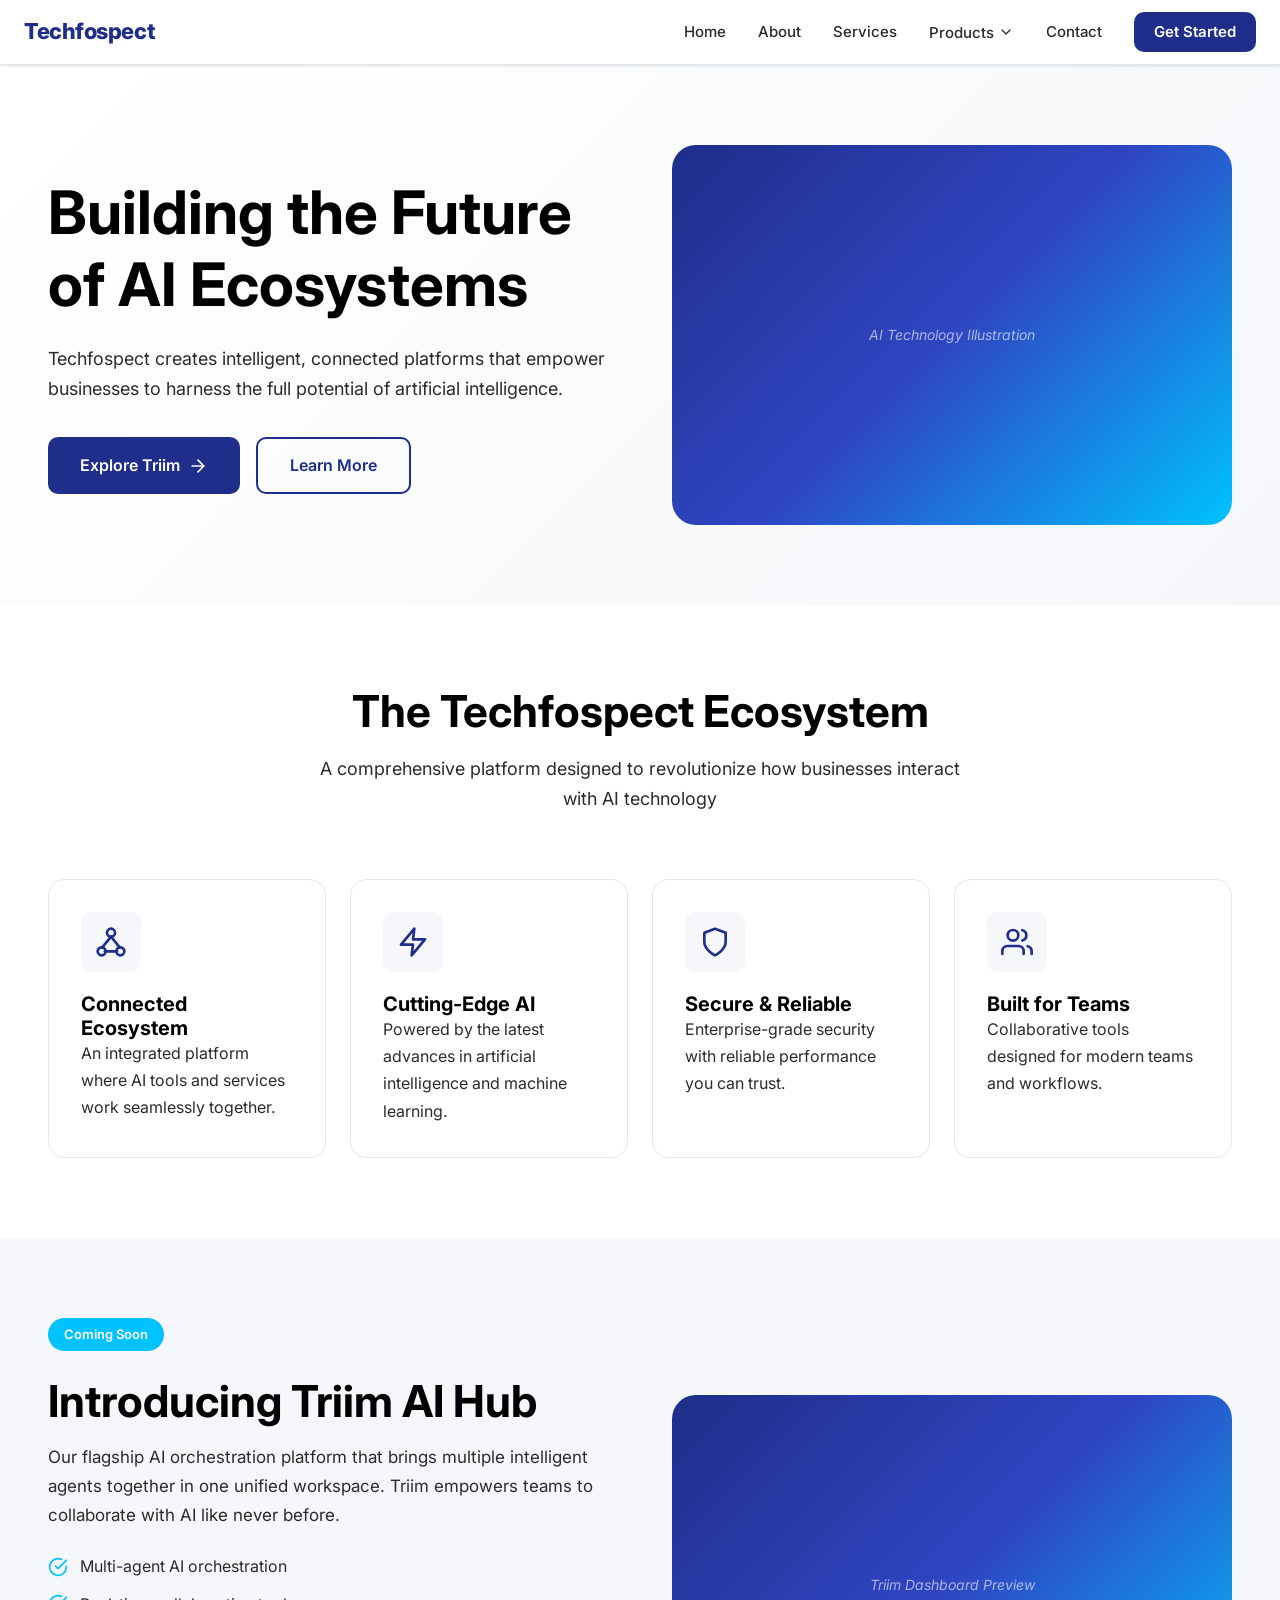
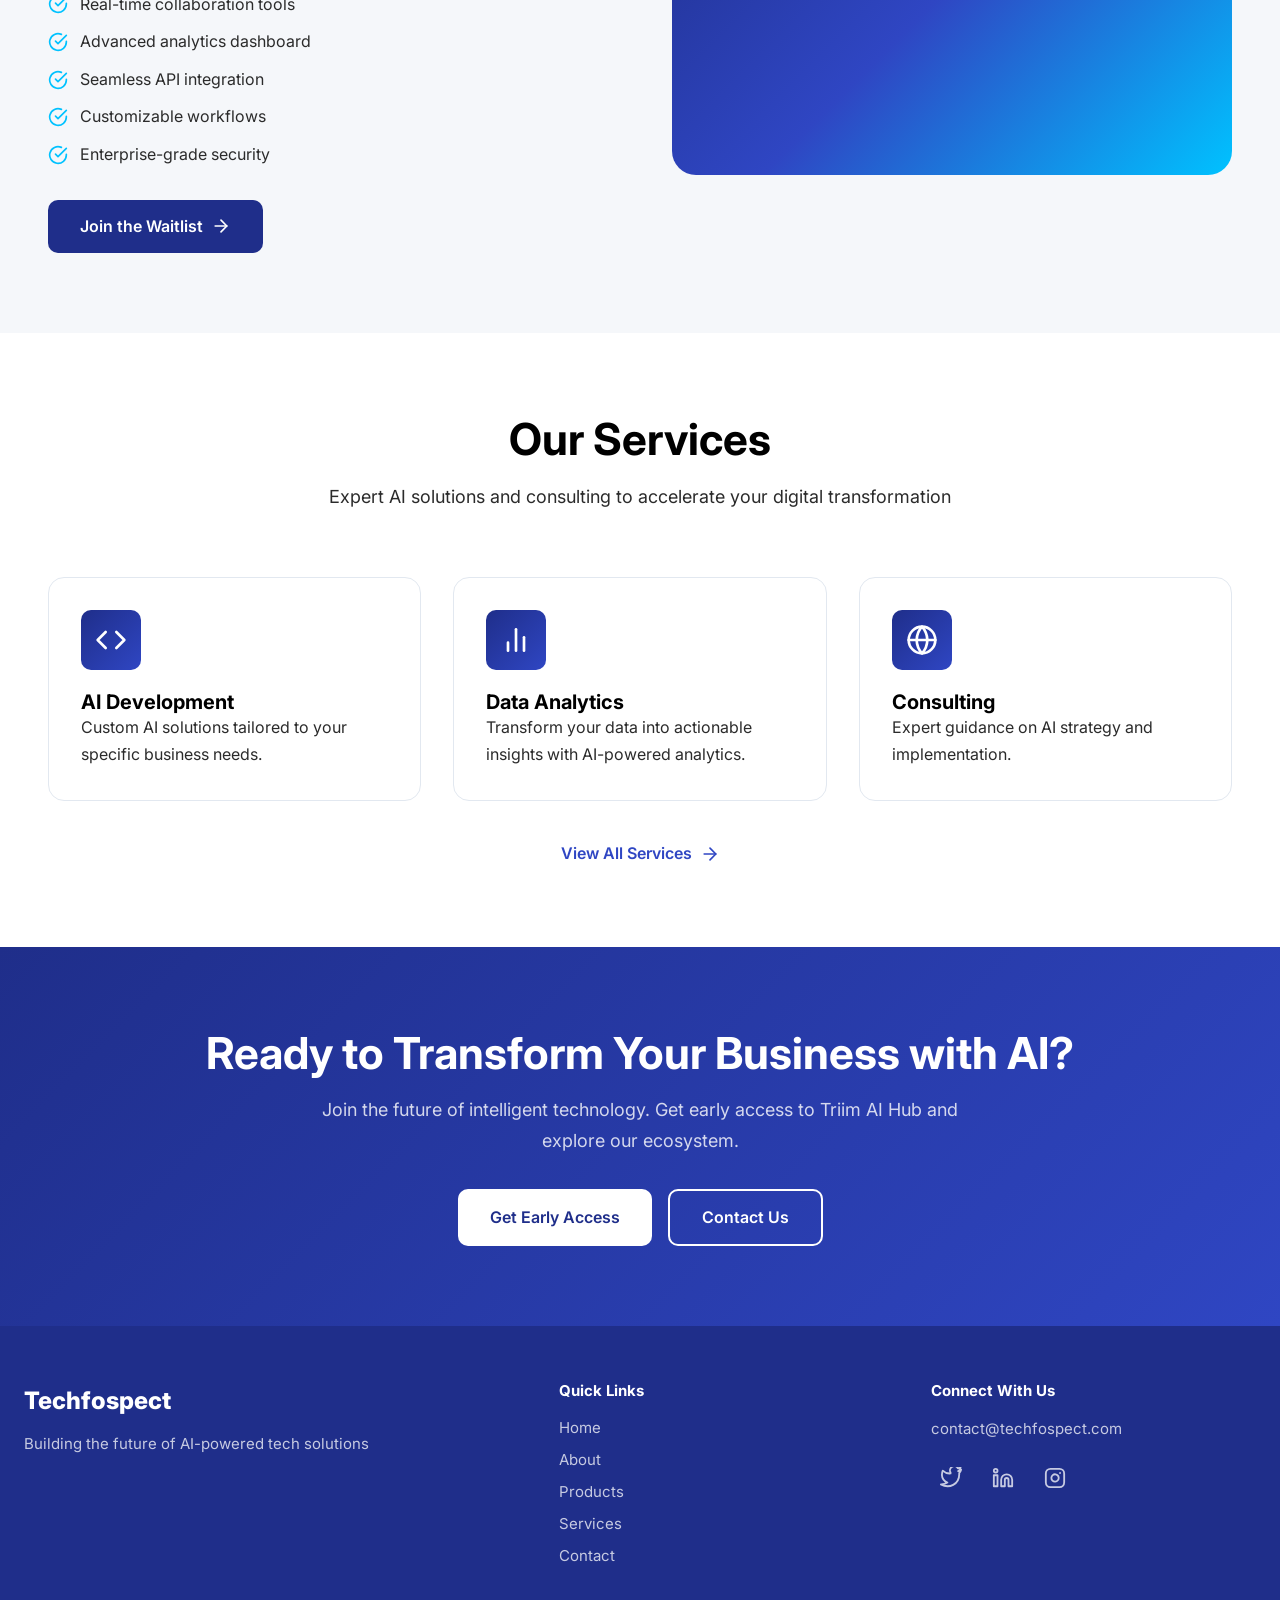
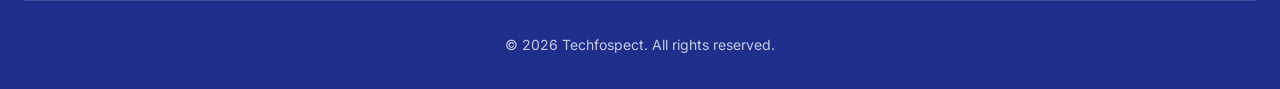
==== index.html @ 3edb8a79 "Initial website commit" ====
<!DOCTYPE html>
<html lang="en">
<head>
  <meta charset="UTF-8" />
  <meta name="viewport" content="width=device-width, initial-scale=1.0" />
  <title>Techfospect — Building the Future of AI Ecosystems</title>
  <meta name="description" content="Techfospect creates intelligent, connected platforms that empower businesses to harness the full potential of artificial intelligence." />
  <link rel="preconnect" href="https://fonts.googleapis.com" />
  <link href="https://fonts.googleapis.com/css2?family=Inter:wght@400;500;600;700;800&display=swap" rel="stylesheet" />
  <link rel="stylesheet" href="css/styles.css" />
</head>
<body>

  <!-- ===== NAVBAR ===== -->
  <nav class="navbar">
    <div class="navbar__inner">
      <a href="index.html" class="navbar__logo">Techfospect</a>

      <div class="navbar__links">
        <a href="index.html"    class="nav-link">Home</a>
        <a href="about.html"    class="nav-link">About</a>
        <a href="services.html" class="nav-link">Services</a>

        <div class="nav-dropdown">
          <button class="nav-dropdown__trigger">
            Products
            <svg class="chevron" xmlns="http://www.w3.org/2000/svg" viewBox="0 0 24 24" fill="none" stroke="currentColor" stroke-width="2" stroke-linecap="round" stroke-linejoin="round"><polyline points="6 9 12 15 18 9"/></svg>
          </button>
          <div class="nav-dropdown__menu">
            <a href="products.html">All Products</a>
            <a href="products/triim-ai-hub.html">Triim AI Hub</a>
          </div>
        </div>

        <a href="contact.html" class="nav-link">Contact</a>
        <a href="contact.html" class="btn btn-primary" style="padding:0.5rem 1.25rem;font-size:0.9375rem;">Get Started</a>
      </div>

      <button class="navbar__hamburger" aria-label="Toggle menu">
        <span></span><span></span><span></span>
      </button>
    </div>

    <div class="navbar__mobile">
      <a href="index.html"    class="mobile-link">Home</a>
      <a href="about.html"    class="mobile-link">About</a>
      <a href="services.html" class="mobile-link">Services</a>

      <button class="mobile-dropdown__toggle">
        Products
        <svg class="mobile-dropdown__chevron" style="width:16px;height:16px;transition:transform 0.2s" xmlns="http://www.w3.org/2000/svg" viewBox="0 0 24 24" fill="none" stroke="currentColor" stroke-width="2" stroke-linecap="round" stroke-linejoin="round"><polyline points="6 9 12 15 18 9"/></svg>
      </button>
      <div class="mobile-dropdown__menu">
        <a href="products.html">All Products</a>
        <a href="products/triim-ai-hub.html">Triim AI Hub</a>
      </div>

      <a href="contact.html"  class="mobile-link">Contact</a>
      <a href="contact.html"  class="btn btn-primary mobile-cta">Get Started</a>
    </div>
  </nav>

  <!-- ===== HERO ===== -->
  <section class="hero">
    <div class="hero__grid container">
      <div class="hero__content">
        <h1>Building the Future of AI Ecosystems</h1>
        <p class="hero__sub">Techfospect creates intelligent, connected platforms that empower businesses to harness the full potential of artificial intelligence.</p>
        <div class="hero__cta">
          <a href="products.html" class="btn btn-primary">
            Explore Triim
            <svg xmlns="http://www.w3.org/2000/svg" width="20" height="20" viewBox="0 0 24 24" fill="none" stroke="currentColor" stroke-width="2" stroke-linecap="round" stroke-linejoin="round"><line x1="5" y1="12" x2="19" y2="12"/><polyline points="12 5 19 12 12 19"/></svg>
          </a>
          <a href="about.html" class="btn btn-outline">Learn More</a>
        </div>
      </div>

      <div class="hero__image">
        <!-- Replace src with ./images/hero-ai.jpg after running download-images.sh -->
        <img
          src="https://images.unsplash.com/photo-1764336312138-14a5368a6cd3?w=1080&q=80"
          alt="AI Technology abstract blue visualization"
          loading="eager"
          onerror="this.parentElement.innerHTML='<div class=\'img-placeholder\'>AI Technology Illustration</div>'"
        />
        <div class="hero__badge-float">Powered by AI</div>
      </div>
    </div>
  </section>

  <!-- ===== ECOSYSTEM ===== -->
  <section class="section">
    <div class="container">
      <div class="section-header text-center">
        <h2>The Techfospect Ecosystem</h2>
        <p>A comprehensive platform designed to revolutionize how businesses interact with AI technology</p>
      </div>

      <div class="card-grid-4">
        <div class="card">
          <div class="icon-box">
            <svg xmlns="http://www.w3.org/2000/svg" viewBox="0 0 24 24" fill="none" stroke="currentColor" stroke-width="2" stroke-linecap="round" stroke-linejoin="round"><circle cx="12" cy="5" r="3"/><circle cx="5" cy="19" r="3"/><circle cx="19" cy="19" r="3"/><line x1="12" y1="8" x2="5.5" y2="16"/><line x1="12" y1="8" x2="18.5" y2="16"/><line x1="7.5" y1="19" x2="16.5" y2="19"/></svg>
          </div>
          <h3>Connected Ecosystem</h3>
          <p>An integrated platform where AI tools and services work seamlessly together.</p>
        </div>

        <div class="card">
          <div class="icon-box">
            <svg xmlns="http://www.w3.org/2000/svg" viewBox="0 0 24 24" fill="none" stroke="currentColor" stroke-width="2" stroke-linecap="round" stroke-linejoin="round"><polygon points="13 2 3 14 12 14 11 22 21 10 12 10 13 2"/></svg>
          </div>
          <h3>Cutting-Edge AI</h3>
          <p>Powered by the latest advances in artificial intelligence and machine learning.</p>
        </div>

        <div class="card">
          <div class="icon-box">
            <svg xmlns="http://www.w3.org/2000/svg" viewBox="0 0 24 24" fill="none" stroke="currentColor" stroke-width="2" stroke-linecap="round" stroke-linejoin="round"><path d="M12 22s8-4 8-10V5l-8-3-8 3v7c0 6 8 10 8 10z"/></svg>
          </div>
          <h3>Secure &amp; Reliable</h3>
          <p>Enterprise-grade security with reliable performance you can trust.</p>
        </div>

        <div class="card">
          <div class="icon-box">
            <svg xmlns="http://www.w3.org/2000/svg" viewBox="0 0 24 24" fill="none" stroke="currentColor" stroke-width="2" stroke-linecap="round" stroke-linejoin="round"><path d="M17 21v-2a4 4 0 0 0-4-4H5a4 4 0 0 0-4 4v2"/><circle cx="9" cy="7" r="4"/><path d="M23 21v-2a4 4 0 0 0-3-3.87"/><path d="M16 3.13a4 4 0 0 1 0 7.75"/></svg>
          </div>
          <h3>Built for Teams</h3>
          <p>Collaborative tools designed for modern teams and workflows.</p>
        </div>
      </div>
    </div>
  </section>

  <!-- ===== INTRODUCING TRIIM ===== -->
  <section class="section section--alt">
    <div class="container">
      <div class="card-grid-2" style="gap:4rem;">
        <div>
          <span class="badge badge--cyan" style="margin-bottom:1.5rem;display:inline-block;">Coming Soon</span>
          <h2 style="margin-bottom:1rem;">Introducing Triim AI Hub</h2>
          <p style="margin-bottom:1.5rem;font-size:1.0625rem;">Our flagship AI orchestration platform that brings multiple intelligent agents together in one unified workspace. Triim empowers teams to collaborate with AI like never before.</p>

          <ul class="feature-list" style="margin-bottom:2rem;">
            <li>
              <svg xmlns="http://www.w3.org/2000/svg" viewBox="0 0 24 24" fill="none" stroke="currentColor" stroke-width="2" stroke-linecap="round" stroke-linejoin="round"><path d="M22 11.08V12a10 10 0 1 1-5.93-9.14"/><polyline points="22 4 12 14.01 9 11.01"/></svg>
              Multi-agent AI orchestration
            </li>
            <li>
              <svg xmlns="http://www.w3.org/2000/svg" viewBox="0 0 24 24" fill="none" stroke="currentColor" stroke-width="2" stroke-linecap="round" stroke-linejoin="round"><path d="M22 11.08V12a10 10 0 1 1-5.93-9.14"/><polyline points="22 4 12 14.01 9 11.01"/></svg>
              Real-time collaboration tools
            </li>
            <li>
              <svg xmlns="http://www.w3.org/2000/svg" viewBox="0 0 24 24" fill="none" stroke="currentColor" stroke-width="2" stroke-linecap="round" stroke-linejoin="round"><path d="M22 11.08V12a10 10 0 1 1-5.93-9.14"/><polyline points="22 4 12 14.01 9 11.01"/></svg>
              Advanced analytics dashboard
            </li>
            <li>
              <svg xmlns="http://www.w3.org/2000/svg" viewBox="0 0 24 24" fill="none" stroke="currentColor" stroke-width="2" stroke-linecap="round" stroke-linejoin="round"><path d="M22 11.08V12a10 10 0 1 1-5.93-9.14"/><polyline points="22 4 12 14.01 9 11.01"/></svg>
              Seamless API integration
            </li>
            <li>
              <svg xmlns="http://www.w3.org/2000/svg" viewBox="0 0 24 24" fill="none" stroke="currentColor" stroke-width="2" stroke-linecap="round" stroke-linejoin="round"><path d="M22 11.08V12a10 10 0 1 1-5.93-9.14"/><polyline points="22 4 12 14.01 9 11.01"/></svg>
              Customizable workflows
            </li>
            <li>
              <svg xmlns="http://www.w3.org/2000/svg" viewBox="0 0 24 24" fill="none" stroke="currentColor" stroke-width="2" stroke-linecap="round" stroke-linejoin="round"><path d="M22 11.08V12a10 10 0 1 1-5.93-9.14"/><polyline points="22 4 12 14.01 9 11.01"/></svg>
              Enterprise-grade security
            </li>
          </ul>

          <a href="products/triim-ai-hub.html" class="btn btn-primary">
            Join the Waitlist
            <svg xmlns="http://www.w3.org/2000/svg" width="20" height="20" viewBox="0 0 24 24" fill="none" stroke="currentColor" stroke-width="2" stroke-linecap="round" stroke-linejoin="round"><line x1="5" y1="12" x2="19" y2="12"/><polyline points="12 5 19 12 12 19"/></svg>
          </a>
        </div>

        <div style="position:relative;">
          <!-- Replace src with ./images/dashboard.jpg after running download-images.sh -->
          <img
            src="https://images.unsplash.com/photo-1659018966825-43297e655ccf?w=1080&q=80"
            alt="Triim AI Hub Dashboard Interface"
            style="width:100%;border-radius:16px;box-shadow:0 20px 50px rgba(0,0,0,0.14);border:1px solid #e2e8f0;object-fit:cover;max-height:420px;"
            onerror="this.parentElement.innerHTML='<div class=\'img-placeholder\'>Triim Dashboard Preview</div>'"
          />
        </div>
      </div>
    </div>
  </section>

  <!-- ===== SERVICES PREVIEW ===== -->
  <section class="section">
    <div class="container">
      <div class="section-header text-center">
        <h2>Our Services</h2>
        <p>Expert AI solutions and consulting to accelerate your digital transformation</p>
      </div>

      <div class="card-grid-3">
        <div class="card">
          <div class="icon-box icon-box--gradient">
            <svg xmlns="http://www.w3.org/2000/svg" viewBox="0 0 24 24" fill="none" stroke="currentColor" stroke-width="2" stroke-linecap="round" stroke-linejoin="round"><polyline points="16 18 22 12 16 6"/><polyline points="8 6 2 12 8 18"/></svg>
          </div>
          <h3>AI Development</h3>
          <p>Custom AI solutions tailored to your specific business needs.</p>
        </div>

        <div class="card">
          <div class="icon-box icon-box--gradient">
            <svg xmlns="http://www.w3.org/2000/svg" viewBox="0 0 24 24" fill="none" stroke="currentColor" stroke-width="2" stroke-linecap="round" stroke-linejoin="round"><line x1="18" y1="20" x2="18" y2="10"/><line x1="12" y1="20" x2="12" y2="4"/><line x1="6" y1="20" x2="6" y2="14"/></svg>
          </div>
          <h3>Data Analytics</h3>
          <p>Transform your data into actionable insights with AI-powered analytics.</p>
        </div>

        <div class="card">
          <div class="icon-box icon-box--gradient">
            <svg xmlns="http://www.w3.org/2000/svg" viewBox="0 0 24 24" fill="none" stroke="currentColor" stroke-width="2" stroke-linecap="round" stroke-linejoin="round"><circle cx="12" cy="12" r="10"/><line x1="2" y1="12" x2="22" y2="12"/><path d="M12 2a15.3 15.3 0 0 1 4 10 15.3 15.3 0 0 1-4 10 15.3 15.3 0 0 1-4-10 15.3 15.3 0 0 1 4-10z"/></svg>
          </div>
          <h3>Consulting</h3>
          <p>Expert guidance on AI strategy and implementation.</p>
        </div>
      </div>

      <div class="text-center" style="margin-top:2.5rem;">
        <a href="services.html" class="btn btn-ghost" style="display:inline-flex;align-items:center;gap:0.5rem;font-size:1rem;font-weight:600;color:var(--color-secondary);">
          View All Services
          <svg xmlns="http://www.w3.org/2000/svg" width="20" height="20" viewBox="0 0 24 24" fill="none" stroke="currentColor" stroke-width="2" stroke-linecap="round" stroke-linejoin="round"><line x1="5" y1="12" x2="19" y2="12"/><polyline points="12 5 19 12 12 19"/></svg>
        </a>
      </div>
    </div>
  </section>

  <!-- ===== CTA ===== -->
  <section class="cta-section">
    <div class="container">
      <h2>Ready to Transform Your Business with AI?</h2>
      <p>Join the future of intelligent technology. Get early access to Triim AI Hub and explore our ecosystem.</p>
      <div class="cta-btns">
        <a href="products/triim-ai-hub.html" class="btn btn-white">Get Early Access</a>
        <a href="contact.html" class="btn btn-white-outline">Contact Us</a>
      </div>
    </div>
  </section>

  <!-- ===== FOOTER ===== -->
  <footer class="footer">
    <div class="footer__inner">
      <div>
        <a href="index.html" class="footer__logo">Techfospect</a>
        <p class="footer__tagline">Building the future of AI-powered tech solutions</p>
      </div>

      <div>
        <h4 class="footer__heading">Quick Links</h4>
        <nav class="footer-links">
          <a href="index.html">Home</a>
          <a href="about.html">About</a>
          <a href="products.html">Products</a>
          <a href="services.html">Services</a>
          <a href="contact.html">Contact</a>
        </nav>
      </div>

      <div>
        <h4 class="footer__heading">Connect With Us</h4>
        <p class="footer__email"><a href="mailto:contact@techfospect.com">contact@techfospect.com</a></p>
        <div class="footer-social">
          <a href="https://twitter.com" target="_blank" rel="noopener noreferrer" aria-label="Twitter">
            <svg xmlns="http://www.w3.org/2000/svg" viewBox="0 0 24 24" fill="none" stroke="currentColor" stroke-width="2" stroke-linecap="round" stroke-linejoin="round"><path d="M23 3a10.9 10.9 0 0 1-3.14 1.53A4.48 4.48 0 0 0 22.4.36a9 9 0 0 1-2.85 1.09A4.52 4.52 0 0 0 11.5 6v1A10.66 10.66 0 0 1 3 4s-4 9 5 13a11.64 11.64 0 0 1-7 2c9 5 20 0 20-11.5a4.5 4.5 0 0 0-.08-.83A7.72 7.72 0 0 0 23 3z"/></svg>
          </a>
          <a href="https://linkedin.com" target="_blank" rel="noopener noreferrer" aria-label="LinkedIn">
            <svg xmlns="http://www.w3.org/2000/svg" viewBox="0 0 24 24" fill="none" stroke="currentColor" stroke-width="2" stroke-linecap="round" stroke-linejoin="round"><path d="M16 8a6 6 0 0 1 6 6v7h-4v-7a2 2 0 0 0-2-2 2 2 0 0 0-2 2v7h-4v-7a6 6 0 0 1 6-6z"/><rect x="2" y="9" width="4" height="12"/><circle cx="4" cy="4" r="2"/></svg>
          </a>
          <a href="https://instagram.com" target="_blank" rel="noopener noreferrer" aria-label="Instagram">
            <svg xmlns="http://www.w3.org/2000/svg" viewBox="0 0 24 24" fill="none" stroke="currentColor" stroke-width="2" stroke-linecap="round" stroke-linejoin="round"><rect x="2" y="2" width="20" height="20" rx="5" ry="5"/><path d="M16 11.37A4 4 0 1 1 12.63 8 4 4 0 0 1 16 11.37z"/><line x1="17.5" y1="6.5" x2="17.51" y2="6.5"/></svg>
          </a>
        </div>
      </div>
    </div>

    <div class="footer__bottom">
      <p>&copy; <span id="year"></span> Techfospect. All rights reserved.</p>
    </div>
  </footer>

  <script>document.getElementById('year').textContent = new Date().getFullYear();</script>
  <script src="js/main.js"></script>
</body>
</html>
---- css/styles.css ----
/* ============================================================
   TECHFOSPECT — Global Stylesheet
   ============================================================ */

/* ---- CSS Custom Properties (Brand Tokens) ---- */
:root {
  --color-primary:    #1F2E8A;
  --color-secondary:  #2F46C3;
  --color-accent:     #00C2FF;
  --color-bg:         #FFFFFF;
  --color-bg-alt:     #F5F7FA;
  --color-text:       #2B2B2B;
  --color-heading:    #000000;
  --color-border:     #e2e8f0;
  --color-white:      #FFFFFF;

  --font-sans: 'Inter', 'Segoe UI', system-ui, -apple-system, sans-serif;

  --radius-sm:  6px;
  --radius-md:  10px;
  --radius-lg:  16px;
  --radius-xl:  24px;
  --radius-full: 9999px;

  --shadow-sm:  0 1px 3px rgba(0,0,0,0.08), 0 1px 2px rgba(0,0,0,0.06);
  --shadow-md:  0 4px 12px rgba(0,0,0,0.10), 0 2px 4px rgba(0,0,0,0.06);
  --shadow-lg:  0 10px 30px rgba(0,0,0,0.12), 0 4px 8px rgba(0,0,0,0.06);
  --shadow-xl:  0 20px 50px rgba(0,0,0,0.14), 0 8px 16px rgba(0,0,0,0.08);

  --transition: 0.2s ease;
  --max-width: 1280px;
}

/* ---- Reset & Base ---- */
*, *::before, *::after { box-sizing: border-box; margin: 0; padding: 0; }

html { font-size: 16px; scroll-behavior: smooth; }

body {
  font-family: var(--font-sans);
  color: var(--color-text);
  background: var(--color-bg);
  line-height: 1.6;
  -webkit-font-smoothing: antialiased;
}

img { max-width: 100%; height: auto; display: block; }
a { text-decoration: none; color: inherit; }
ul, ol { list-style: none; }
button { cursor: pointer; font-family: inherit; border: none; background: none; }
input, textarea { font-family: inherit; }

/* ---- Layout Utilities ---- */
.container {
  max-width: var(--max-width);
  margin: 0 auto;
  padding: 0 1.5rem;
}

.section { padding: 5rem 1.5rem; }
.section--alt { background: var(--color-bg-alt); }

.text-center { text-align: center; }
.flex { display: flex; }
.flex-center { display: flex; align-items: center; justify-content: center; }
.gap-2 { gap: 0.5rem; }
.gap-3 { gap: 0.75rem; }
.gap-4 { gap: 1rem; }

/* ---- Typography ---- */
h1, h2, h3, h4, h5, h6 { color: var(--color-heading); font-weight: 700; line-height: 1.2; }
h1 { font-size: clamp(2.5rem, 5vw, 3.75rem); }
h2 { font-size: clamp(2rem, 4vw, 2.75rem); }
h3 { font-size: 1.25rem; }
p { line-height: 1.7; }

.section-header { margin-bottom: 4rem; }
.section-header h2 { margin-bottom: 1rem; }
.section-header p { font-size: 1.125rem; color: var(--color-text); max-width: 42rem; margin: 0 auto; }

/* ---- Buttons ---- */
.btn {
  display: inline-flex;
  align-items: center;
  justify-content: center;
  gap: 0.5rem;
  padding: 0.875rem 2rem;
  border-radius: var(--radius-md);
  font-size: 1rem;
  font-weight: 600;
  transition: background var(--transition), color var(--transition),
              border-color var(--transition), transform var(--transition),
              box-shadow var(--transition);
  white-space: nowrap;
}

.btn-primary {
  background: var(--color-primary);
  color: var(--color-white);
}
.btn-primary:hover {
  background: var(--color-secondary);
  transform: translateY(-1px);
  box-shadow: var(--shadow-md);
}

.btn-outline {
  background: transparent;
  color: var(--color-primary);
  border: 2px solid var(--color-primary);
}
.btn-outline:hover {
  background: var(--color-primary);
  color: var(--color-white);
}

.btn-white {
  background: var(--color-white);
  color: var(--color-primary);
}
.btn-white:hover {
  background: var(--color-accent);
  color: var(--color-white);
  transform: translateY(-1px);
}

.btn-white-outline {
  background: transparent;
  color: var(--color-white);
  border: 2px solid var(--color-white);
}
.btn-white-outline:hover {
  background: var(--color-white);
  color: var(--color-primary);
}

.btn-ghost {
  background: transparent;
  color: var(--color-secondary);
  padding: 0;
  font-size: 1rem;
}
.btn-ghost:hover { color: var(--color-primary); }

/* ---- Badge / Pill ---- */
.badge {
  display: inline-block;
  padding: 0.375rem 1rem;
  border-radius: var(--radius-full);
  font-size: 0.8125rem;
  font-weight: 600;
}
.badge--cyan    { background: var(--color-accent); color: var(--color-white); }
.badge--blue    { background: var(--color-secondary); color: var(--color-white); }
.badge--light   { background: rgba(0,194,255,0.12); color: var(--color-accent); }

/* ============================================================
   NAVBAR
   ============================================================ */
.navbar {
  position: sticky;
  top: 0;
  z-index: 100;
  background: var(--color-white);
  border-bottom: 1px solid var(--color-border);
  box-shadow: var(--shadow-sm);
}

.navbar__inner {
  max-width: var(--max-width);
  margin: 0 auto;
  padding: 0 1.5rem;
  display: flex;
  align-items: center;
  justify-content: space-between;
  height: 4rem;
}

.navbar__logo {
  font-size: 1.375rem;
  font-weight: 800;
  color: var(--color-primary);
  letter-spacing: -0.02em;
}
.navbar__logo:hover { color: var(--color-secondary); }

/* Desktop nav links */
.navbar__links {
  display: flex;
  align-items: center;
  gap: 2rem;
}

.nav-link {
  font-size: 0.9375rem;
  font-weight: 500;
  color: var(--color-text);
  transition: color var(--transition);
}
.nav-link:hover,
.nav-link.active { color: var(--color-primary); }

/* Products dropdown */
.nav-dropdown { position: relative; }

.nav-dropdown__trigger {
  display: flex;
  align-items: center;
  gap: 0.25rem;
  font-size: 0.9375rem;
  font-weight: 500;
  color: var(--color-text);
  transition: color var(--transition);
  background: none;
  border: none;
  cursor: pointer;
  padding: 0;
  font-family: inherit;
}
.nav-dropdown__trigger:hover,
.nav-dropdown__trigger.active { color: var(--color-primary); }

.nav-dropdown__trigger .chevron {
  width: 16px; height: 16px;
  transition: transform var(--transition);
}
.nav-dropdown.open .chevron { transform: rotate(180deg); }

.nav-dropdown__menu {
  position: absolute;
  top: calc(100% + 0.75rem);
  left: 0;
  min-width: 12rem;
  background: var(--color-white);
  border: 1px solid var(--color-border);
  border-radius: var(--radius-md);
  box-shadow: var(--shadow-lg);
  padding: 0.5rem 0;
  opacity: 0;
  visibility: hidden;
  transform: translateY(-6px);
  transition: opacity var(--transition), transform var(--transition), visibility var(--transition);
}
.nav-dropdown.open .nav-dropdown__menu {
  opacity: 1;
  visibility: visible;
  transform: translateY(0);
}

.nav-dropdown__menu a {
  display: block;
  padding: 0.625rem 1rem;
  font-size: 0.9375rem;
  color: var(--color-text);
  transition: background var(--transition), color var(--transition);
}
.nav-dropdown__menu a:hover,
.nav-dropdown__menu a.active {
  background: var(--color-bg-alt);
  color: var(--color-primary);
}

/* Mobile hamburger */
.navbar__hamburger {
  display: none;
  flex-direction: column;
  gap: 5px;
  padding: 4px;
  background: none;
  border: none;
  cursor: pointer;
}
.navbar__hamburger span {
  display: block;
  width: 24px;
  height: 2px;
  background: var(--color-heading);
  border-radius: 2px;
  transition: transform 0.3s ease, opacity 0.3s ease;
}
.navbar__hamburger.open span:nth-child(1) { transform: translateY(7px) rotate(45deg); }
.navbar__hamburger.open span:nth-child(2) { opacity: 0; }
.navbar__hamburger.open span:nth-child(3) { transform: translateY(-7px) rotate(-45deg); }

/* Mobile nav menu */
.navbar__mobile {
  display: none;
  flex-direction: column;
  padding: 1rem 1.5rem 1.5rem;
  border-top: 1px solid var(--color-border);
  gap: 0.25rem;
}
.navbar__mobile.open { display: flex; }

.mobile-link {
  display: block;
  padding: 0.625rem 0;
  font-size: 1rem;
  font-weight: 500;
  color: var(--color-text);
  border-bottom: 1px solid transparent;
  transition: color var(--transition);
}
.mobile-link:hover, .mobile-link.active { color: var(--color-primary); }

.mobile-dropdown__toggle {
  display: flex;
  align-items: center;
  justify-content: space-between;
  width: 100%;
  padding: 0.625rem 0;
  font-size: 1rem;
  font-weight: 500;
  color: var(--color-text);
  background: none;
  border: none;
  cursor: pointer;
  font-family: inherit;
}
.mobile-dropdown__toggle:hover { color: var(--color-primary); }

.mobile-dropdown__menu {
  display: none;
  flex-direction: column;
  padding-left: 1rem;
  gap: 0.25rem;
  margin-bottom: 0.5rem;
}
.mobile-dropdown__menu.open { display: flex; }
.mobile-dropdown__menu a {
  display: block;
  padding: 0.5rem 0;
  font-size: 0.9375rem;
  color: var(--color-text);
}
.mobile-dropdown__menu a:hover { color: var(--color-primary); }

.mobile-cta { margin-top: 0.75rem; width: 100%; text-align: center; }

/* ============================================================
   HERO SECTIONS
   ============================================================ */
.hero {
  padding: 5rem 1.5rem;
  background: linear-gradient(135deg, #ffffff 0%, var(--color-bg-alt) 100%);
}
.hero--dark {
  background: linear-gradient(135deg, var(--color-primary) 0%, var(--color-secondary) 100%);
  color: var(--color-white);
}
.hero--dark h1 { color: var(--color-white); }
.hero--dark .hero__sub { color: rgba(255,255,255,0.8); }

.hero__grid {
  max-width: var(--max-width);
  margin: 0 auto;
  display: grid;
  grid-template-columns: 1fr 1fr;
  gap: 4rem;
  align-items: center;
}

.hero__content h1 { margin-bottom: 1.5rem; }
.hero__sub { font-size: 1.125rem; margin-bottom: 2rem; color: var(--color-text); }
.hero__cta { display: flex; gap: 1rem; flex-wrap: wrap; }

.hero__image { position: relative; }
.hero__image img {
  width: 100%;
  border-radius: var(--radius-xl);
  box-shadow: var(--shadow-xl);
  object-fit: cover;
  max-height: 480px;
}

.hero__badge-float {
  position: absolute;
  bottom: -1.5rem;
  left: -1.5rem;
  background: var(--color-accent);
  color: var(--color-white);
  padding: 0.75rem 1.25rem;
  border-radius: var(--radius-md);
  box-shadow: var(--shadow-lg);
  font-size: 0.875rem;
  font-weight: 600;
}
.hero__badge-float--right {
  left: auto;
  right: -1.5rem;
  background: linear-gradient(135deg, var(--color-primary), var(--color-secondary));
}
.hero__badge-float--right .launch-label { font-size: 0.75rem; opacity: 0.85; }
.hero__badge-float--right .launch-date { font-size: 1.5rem; font-weight: 800; }

/* Centered hero (about/services/etc pages) */
.hero--centered {
  padding: 5rem 1.5rem;
  background: linear-gradient(135deg, var(--color-primary) 0%, var(--color-secondary) 100%);
}
.hero--centered .container { max-width: var(--max-width); margin: 0 auto; }
.hero--centered h1 { color: var(--color-white); margin-bottom: 1rem; }
.hero--centered p { font-size: 1.125rem; color: rgba(255,255,255,0.8); max-width: 42rem; margin: 0 auto; }

/* ============================================================
   CARDS
   ============================================================ */
.card {
  background: var(--color-white);
  border: 1px solid var(--color-border);
  border-radius: var(--radius-lg);
  padding: 2rem;
  transition: border-color var(--transition), box-shadow var(--transition), transform var(--transition);
}
.card:hover {
  border-color: var(--color-accent);
  box-shadow: var(--shadow-lg);
  transform: translateY(-2px);
}

.card-grid-4 {
  display: grid;
  grid-template-columns: repeat(4, 1fr);
  gap: 1.5rem;
}
.card-grid-3 {
  display: grid;
  grid-template-columns: repeat(3, 1fr);
  gap: 2rem;
}
.card-grid-2 {
  display: grid;
  grid-template-columns: 1fr 1fr;
  gap: 3rem;
  align-items: center;
}

/* Icon box inside cards */
.icon-box {
  display: inline-flex;
  align-items: center;
  justify-content: center;
  padding: 0.875rem;
  border-radius: var(--radius-md);
  background: var(--color-bg-alt);
  margin-bottom: 1.25rem;
  transition: background var(--transition);
}
.icon-box svg { width: 32px; height: 32px; color: var(--color-primary); transition: color var(--transition); }

.card:hover .icon-box { background: var(--color-accent); }
.card:hover .icon-box svg { color: var(--color-white); }

.icon-box--gradient {
  background: linear-gradient(135deg, var(--color-primary), var(--color-secondary));
}
.icon-box--gradient svg { color: var(--color-white); }

.card:hover .icon-box--gradient { transform: scale(1.1); }

/* Feature list */
.feature-list { display: flex; flex-direction: column; gap: 0.75rem; margin: 1.5rem 0; }
.feature-list li { display: flex; align-items: center; gap: 0.75rem; color: var(--color-text); }
.feature-list li svg { width: 20px; height: 20px; color: var(--color-accent); flex-shrink: 0; }

/* Dot list */
.dot-list { display: flex; flex-direction: column; gap: 0.5rem; }
.dot-list li { display: flex; align-items: center; gap: 0.75rem; font-size: 0.9375rem; }
.dot-list li::before {
  content: '';
  display: block;
  width: 8px; height: 8px;
  background: var(--color-accent);
  border-radius: 50%;
  flex-shrink: 0;
}

/* Card with border divider for features */
.card-features {
  background: var(--color-white);
  border: 1px solid var(--color-border);
  border-radius: var(--radius-lg);
  padding: 2rem;
  transition: border-color var(--transition), box-shadow var(--transition);
}
.card-features:hover {
  border-color: var(--color-accent);
  box-shadow: var(--shadow-lg);
}
.card-features .divider {
  border-top: 1px solid var(--color-border);
  margin: 1rem 0 1rem;
  padding-top: 1rem;
}

/* ============================================================
   SPLIT SECTIONS (Mission/Vision style)
   ============================================================ */
.split-section {
  display: grid;
  grid-template-columns: 1fr 1fr;
  gap: 4rem;
  align-items: center;
  margin-bottom: 4rem;
}
.split-section--reverse .split-text { order: 2; }
.split-section--reverse .split-image { order: 1; }

.split-image img {
  width: 100%;
  border-radius: var(--radius-xl);
  box-shadow: var(--shadow-xl);
  object-fit: cover;
  max-height: 400px;
}

.icon-title {
  display: flex;
  align-items: center;
  gap: 0.875rem;
  margin-bottom: 1.5rem;
}
.icon-title .icon-box--cyan {
  background: var(--color-accent);
  padding: 0.75rem;
  border-radius: var(--radius-md);
}
.icon-title .icon-box--cyan svg { color: var(--color-white); width: 32px; height: 32px; }
.icon-title h2 { margin: 0; font-size: 2rem; }

/* ============================================================
   PROCESS STEPS
   ============================================================ */
.steps-grid {
  display: grid;
  grid-template-columns: repeat(4, 1fr);
  gap: 2rem;
  text-align: center;
}
.step__number {
  width: 64px; height: 64px;
  background: linear-gradient(135deg, var(--color-primary), var(--color-secondary));
  color: var(--color-white);
  border-radius: 50%;
  display: flex;
  align-items: center;
  justify-content: center;
  font-size: 1.5rem;
  font-weight: 800;
  margin: 0 auto 1rem;
}
.step h3 { margin-bottom: 0.5rem; }

/* ============================================================
   STATS ROW
   ============================================================ */
.stats-grid {
  display: grid;
  grid-template-columns: repeat(3, 1fr);
  gap: 2rem;
}
.stat-card {
  background: var(--color-white);
  border-radius: var(--radius-lg);
  padding: 2rem;
  box-shadow: var(--shadow-md);
}
.stat-card .stat-value {
  font-size: 2.5rem;
  font-weight: 800;
  color: var(--color-accent);
  margin-bottom: 0.25rem;
}

/* ============================================================
   ECOSYSTEM TIMELINE
   ============================================================ */
.timeline-dots {
  display: flex;
  justify-content: space-between;
  position: relative;
  margin-top: 2rem;
}
.timeline-dots::before {
  content: '';
  position: absolute;
  left: 1.5%;
  right: 1.5%;
  top: 50%;
  height: 4px;
  background: linear-gradient(90deg, var(--color-primary), var(--color-secondary), var(--color-accent));
  transform: translateY(-50%);
  border-radius: 2px;
}
.timeline-dot {
  width: 16px; height: 16px;
  background: var(--color-accent);
  border-radius: 50%;
  border: 4px solid var(--color-white);
  box-shadow: var(--shadow-md);
  position: relative;
  z-index: 1;
}

/* ============================================================
   VALUES GRID
   ============================================================ */
.values-grid {
  display: grid;
  grid-template-columns: repeat(4, 1fr);
  gap: 2rem;
  text-align: center;
}
.value-card { padding: 1.5rem 1rem; }
.value-icon {
  width: 80px; height: 80px;
  background: linear-gradient(135deg, var(--color-primary), var(--color-secondary));
  border-radius: var(--radius-xl);
  display: flex;
  align-items: center;
  justify-content: center;
  margin: 0 auto 1.25rem;
}
.value-icon svg { width: 40px; height: 40px; color: var(--color-white); }

/* ============================================================
   AI AGENTS GRID
   ============================================================ */
.agents-grid {
  display: grid;
  grid-template-columns: repeat(4, 1fr);
  gap: 1.5rem;
}
.agent-card {
  padding: 1.5rem;
  background: linear-gradient(145deg, var(--color-bg-alt), var(--color-white));
  border: 1px solid var(--color-border);
  border-radius: var(--radius-lg);
  transition: border-color var(--transition), box-shadow var(--transition);
}
.agent-card:hover {
  border-color: var(--color-accent);
  box-shadow: var(--shadow-lg);
}
.agent-card .icon-box--gradient { margin-bottom: 1rem; }
.agent-card h3 { font-size: 1rem; font-weight: 700; margin-bottom: 0.5rem; }
.agent-card p { font-size: 0.875rem; color: var(--color-text); }

/* ============================================================
   CONTACT
   ============================================================ */
.contact-grid {
  display: grid;
  grid-template-columns: 1fr 1fr;
  gap: 4rem;
}

.contact-info { display: flex; flex-direction: column; gap: 1.5rem; }
.contact-item { display: flex; gap: 1rem; align-items: flex-start; }
.contact-item .icon-box--sm {
  background: var(--color-bg-alt);
  border-radius: var(--radius-md);
  padding: 0.75rem;
  flex-shrink: 0;
}
.contact-item .icon-box--sm svg { width: 24px; height: 24px; color: var(--color-primary); }
.contact-item h4 { font-size: 0.9375rem; font-weight: 600; margin-bottom: 0.25rem; }
.contact-item a { color: var(--color-secondary); }
.contact-item a:hover { color: var(--color-accent); }

.social-links { display: flex; gap: 0.75rem; margin-top: 0.5rem; }
.social-btn {
  display: flex;
  align-items: center;
  justify-content: center;
  width: 44px; height: 44px;
  background: var(--color-bg-alt);
  border-radius: var(--radius-md);
  transition: background var(--transition);
}
.social-btn svg { width: 22px; height: 22px; color: var(--color-primary); transition: color var(--transition); }
.social-btn:hover { background: var(--color-primary); }
.social-btn:hover svg { color: var(--color-white); }

.office-hours {
  background: var(--color-bg-alt);
  border-radius: var(--radius-lg);
  padding: 1.5rem;
  margin-top: 1.5rem;
}
.office-hours h4 { margin-bottom: 0.75rem; }
.office-hours table { width: 100%; border-collapse: collapse; }
.office-hours td { padding: 0.3rem 0; font-size: 0.9375rem; }
.office-hours td:last-child { text-align: right; font-weight: 600; }

/* Contact Form */
.form-card {
  background: var(--color-bg-alt);
  border-radius: var(--radius-xl);
  padding: 2.5rem;
}
.form-card h2 { margin-bottom: 1.5rem; }

.form-group { margin-bottom: 1.25rem; }
.form-group label {
  display: block;
  font-weight: 600;
  font-size: 0.9375rem;
  margin-bottom: 0.5rem;
  color: var(--color-heading);
}
.form-group input,
.form-group textarea {
  width: 100%;
  padding: 0.875rem 1rem;
  background: var(--color-white);
  border: 1px solid var(--color-border);
  border-radius: var(--radius-md);
  font-size: 1rem;
  color: var(--color-text);
  transition: border-color var(--transition), box-shadow var(--transition);
  outline: none;
}
.form-group input:focus,
.form-group textarea:focus {
  border-color: var(--color-primary);
  box-shadow: 0 0 0 3px rgba(31,46,138,0.12);
}
.form-group textarea { resize: none; }

/* Form success state */
.form-success {
  display: none;
  flex-direction: column;
  align-items: center;
  justify-content: center;
  text-align: center;
  padding: 3rem 1rem;
  gap: 1rem;
}
.form-success.visible { display: flex; }
.form-success .success-icon {
  width: 64px; height: 64px;
  background: var(--color-accent);
  border-radius: 50%;
  display: flex;
  align-items: center;
  justify-content: center;
}
.form-success .success-icon svg { width: 32px; height: 32px; color: var(--color-white); }

/* ============================================================
   FAQ
   ============================================================ */
.faq-list { display: flex; flex-direction: column; gap: 1rem; }
.faq-item {
  background: var(--color-white);
  border-radius: var(--radius-lg);
  padding: 1.5rem;
}
.faq-item h3 { font-size: 1.0625rem; margin-bottom: 0.5rem; }
.faq-item p { font-size: 0.9375rem; line-height: 1.7; }

/* ============================================================
   CTA BANNER SECTION
   ============================================================ */
.cta-section {
  padding: 5rem 1.5rem;
  background: linear-gradient(135deg, var(--color-primary) 0%, var(--color-secondary) 100%);
  text-align: center;
}
.cta-section h2 { color: var(--color-white); margin-bottom: 1rem; }
.cta-section p { color: rgba(255,255,255,0.8); font-size: 1.125rem; margin-bottom: 2rem; max-width: 40rem; margin-left: auto; margin-right: auto; }
.cta-btns { display: flex; gap: 1rem; justify-content: center; flex-wrap: wrap; }

/* ============================================================
   WAITLIST (Triim page)
   ============================================================ */
.waitlist-section {
  padding: 5rem 1.5rem;
  background: linear-gradient(135deg, var(--color-primary) 0%, var(--color-secondary) 100%);
  text-align: center;
}
.waitlist-section h2 { color: var(--color-white); margin-bottom: 1rem; }
.waitlist-section p { color: rgba(255,255,255,0.8); font-size: 1.125rem; margin-bottom: 2rem; max-width: 40rem; margin: 0 auto 2rem; }

.waitlist-form {
  display: flex;
  gap: 0.75rem;
  max-width: 28rem;
  margin: 0 auto;
}
.waitlist-form input {
  flex: 1;
  padding: 0.875rem 1.25rem;
  border-radius: var(--radius-md);
  border: none;
  font-size: 1rem;
  color: var(--color-text);
  outline: none;
  background: var(--color-white);
}
.waitlist-form input:focus { box-shadow: 0 0 0 3px rgba(0,194,255,0.4); }
.waitlist-form .btn-accent {
  background: var(--color-accent);
  color: var(--color-white);
  padding: 0.875rem 1.5rem;
  border-radius: var(--radius-md);
  font-weight: 600;
  transition: background var(--transition), color var(--transition);
  white-space: nowrap;
}
.waitlist-form .btn-accent:hover {
  background: var(--color-white);
  color: var(--color-primary);
}

.waitlist-success {
  display: none;
  align-items: center;
  justify-content: center;
  gap: 0.75rem;
  background: rgba(255,255,255,0.15);
  color: var(--color-white);
  padding: 1rem 2rem;
  border-radius: var(--radius-md);
  max-width: 28rem;
  margin: 0 auto;
  font-weight: 600;
  backdrop-filter: blur(8px);
}
.waitlist-success.visible { display: flex; }
.waitlist-success svg { width: 20px; height: 20px; }

/* ============================================================
   FOOTER
   ============================================================ */
.footer {
  background: var(--color-primary);
  color: rgba(255,255,255,0.75);
  padding: 3.5rem 1.5rem 2rem;
}

.footer__inner {
  max-width: var(--max-width);
  margin: 0 auto;
  display: grid;
  grid-template-columns: 1.5fr 1fr 1fr;
  gap: 3rem;
  padding-bottom: 2rem;
  border-bottom: 1px solid rgba(255,255,255,0.15);
  margin-bottom: 2rem;
}

.footer__logo {
  font-size: 1.5rem;
  font-weight: 800;
  color: var(--color-white);
  display: block;
  margin-bottom: 0.75rem;
}
.footer__tagline { font-size: 0.9375rem; line-height: 1.6; }

.footer__heading {
  font-size: 0.9375rem;
  font-weight: 700;
  color: var(--color-white);
  margin-bottom: 1rem;
}
.footer-links { display: flex; flex-direction: column; gap: 0.5rem; }
.footer-links a { font-size: 0.9375rem; transition: color var(--transition); }
.footer-links a:hover { color: var(--color-white); }

.footer__email { font-size: 0.9375rem; margin-bottom: 1rem; }
.footer__email a { transition: color var(--transition); }
.footer__email a:hover { color: var(--color-accent); }

.footer-social { display: flex; gap: 0.75rem; }
.footer-social a {
  width: 40px; height: 40px;
  display: flex;
  align-items: center;
  justify-content: center;
  border-radius: var(--radius-md);
  transition: color var(--transition);
}
.footer-social a svg { width: 22px; height: 22px; }
.footer-social a:hover { color: var(--color-accent); }

.footer__bottom {
  max-width: var(--max-width);
  margin: 0 auto;
  text-align: center;
  font-size: 0.875rem;
}

/* ============================================================
   PRODUCT IMAGE GROUP (Products page)
   ============================================================ */
.product-row {
  display: grid;
  grid-template-columns: 1fr 1fr;
  gap: 4rem;
  align-items: center;
  padding: 3rem 0;
  border-bottom: 1px solid var(--color-border);
}
.product-row:last-child { border-bottom: none; }
.product-row--reverse .product-info { order: 1; }
.product-row--reverse .product-visual { order: 0; }

.product-visual { position: relative; }
.product-visual img {
  width: 100%;
  border-radius: var(--radius-xl);
  box-shadow: var(--shadow-xl);
  border: 1px solid var(--color-border);
  object-fit: cover;
  max-height: 380px;
  transition: transform 0.4s ease;
}
.product-visual:hover img { transform: scale(1.02); }
.product-visual .overlay {
  position: absolute;
  inset: 0;
  background: linear-gradient(135deg, rgba(31,46,138,0.2), transparent);
  border-radius: var(--radius-xl);
  opacity: 0;
  transition: opacity var(--transition);
}
.product-visual:hover .overlay { opacity: 1; }

.product-tagline { font-size: 1.125rem; font-weight: 600; color: var(--color-secondary); margin: 0.5rem 0 1rem; }
.product-info p { font-size: 1.0625rem; line-height: 1.7; margin-bottom: 1.5rem; }
.product-coming-soon {
  display: inline-flex;
  align-items: center;
  gap: 0.5rem;
  background: var(--color-bg-alt);
  color: var(--color-text);
  padding: 0.875rem 2rem;
  border-radius: var(--radius-md);
  font-weight: 600;
}

/* ============================================================
   RESPONSIVE
   ============================================================ */
@media (max-width: 1024px) {
  .card-grid-4 { grid-template-columns: repeat(2, 1fr); }
  .agents-grid  { grid-template-columns: repeat(2, 1fr); }
  .values-grid  { grid-template-columns: repeat(2, 1fr); }
  .steps-grid   { grid-template-columns: repeat(2, 1fr); }
}

@media (max-width: 768px) {
  .navbar__links { display: none; }
  .navbar__hamburger { display: flex; }

  .hero__grid    { grid-template-columns: 1fr; }
  .hero__image   { display: none; }

  .split-section { grid-template-columns: 1fr; }
  .split-section--reverse .split-text,
  .split-section--reverse .split-image { order: unset; }
  .split-image { display: none; }

  .card-grid-4   { grid-template-columns: 1fr; }
  .card-grid-3   { grid-template-columns: 1fr; }
  .card-grid-2   { grid-template-columns: 1fr; }
  .agents-grid   { grid-template-columns: 1fr; }
  .values-grid   { grid-template-columns: repeat(2, 1fr); }
  .steps-grid    { grid-template-columns: 1fr; }
  .stats-grid    { grid-template-columns: 1fr; }
  .contact-grid  { grid-template-columns: 1fr; }
  .product-row   { grid-template-columns: 1fr; }
  .footer__inner { grid-template-columns: 1fr; gap: 2rem; }

  .timeline-dots { display: none; }

  .waitlist-form { flex-direction: column; }

  h1 { font-size: 2.25rem; }
  h2 { font-size: 1.75rem; }

  .section { padding: 3rem 1.25rem; }
  .hero { padding: 3rem 1.25rem; }
  .hero--centered { padding: 3rem 1.25rem; }
  .cta-section { padding: 3rem 1.25rem; }
}

@media (max-width: 480px) {
  .values-grid { grid-template-columns: 1fr; }
  .hero__cta { flex-direction: column; }
  .cta-btns { flex-direction: column; align-items: center; }
}

/* ============================================================
   IMAGE PLACEHOLDER (when local images aren't downloaded yet)
   ============================================================ */
.img-placeholder {
  background: linear-gradient(135deg, var(--color-primary) 0%, var(--color-secondary) 50%, var(--color-accent) 100%);
  border-radius: var(--radius-xl);
  width: 100%;
  height: 380px;
  display: flex;
  align-items: center;
  justify-content: center;
  color: rgba(255,255,255,0.6);
  font-size: 0.875rem;
  font-style: italic;
}
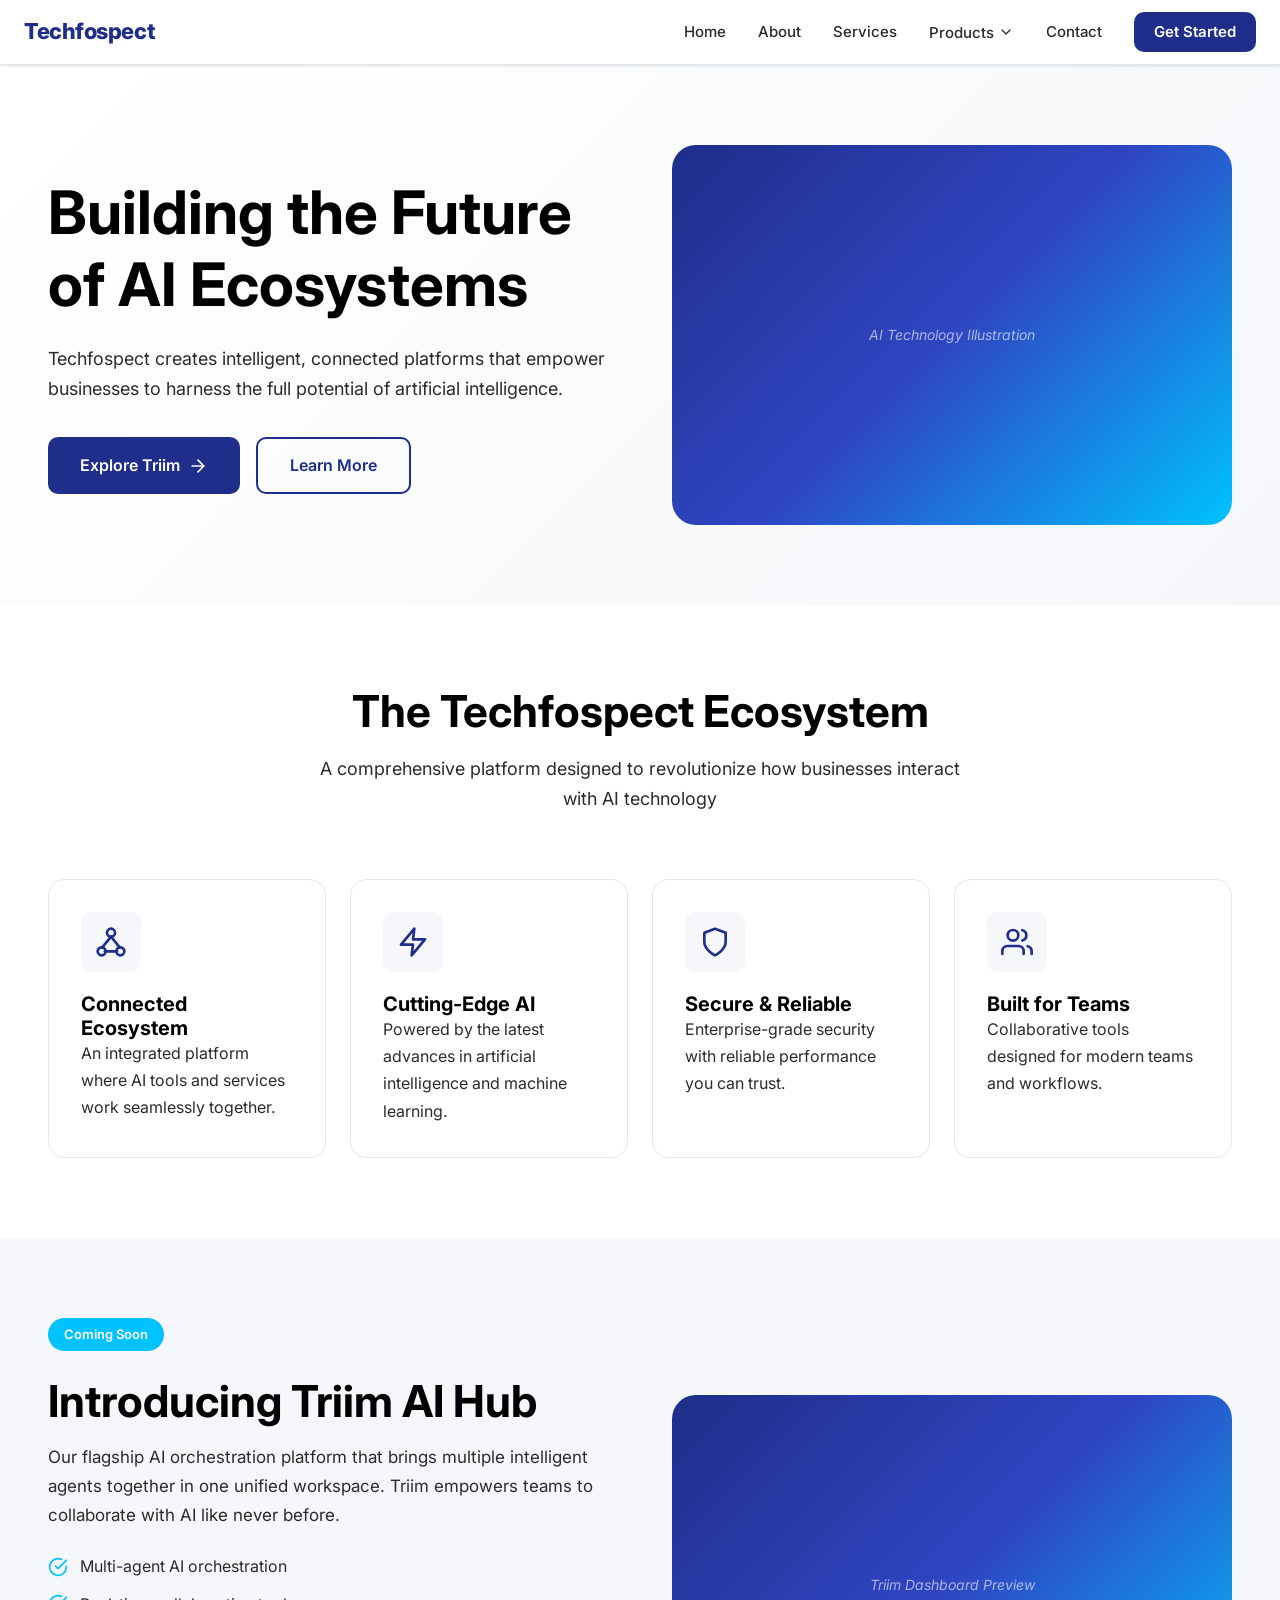
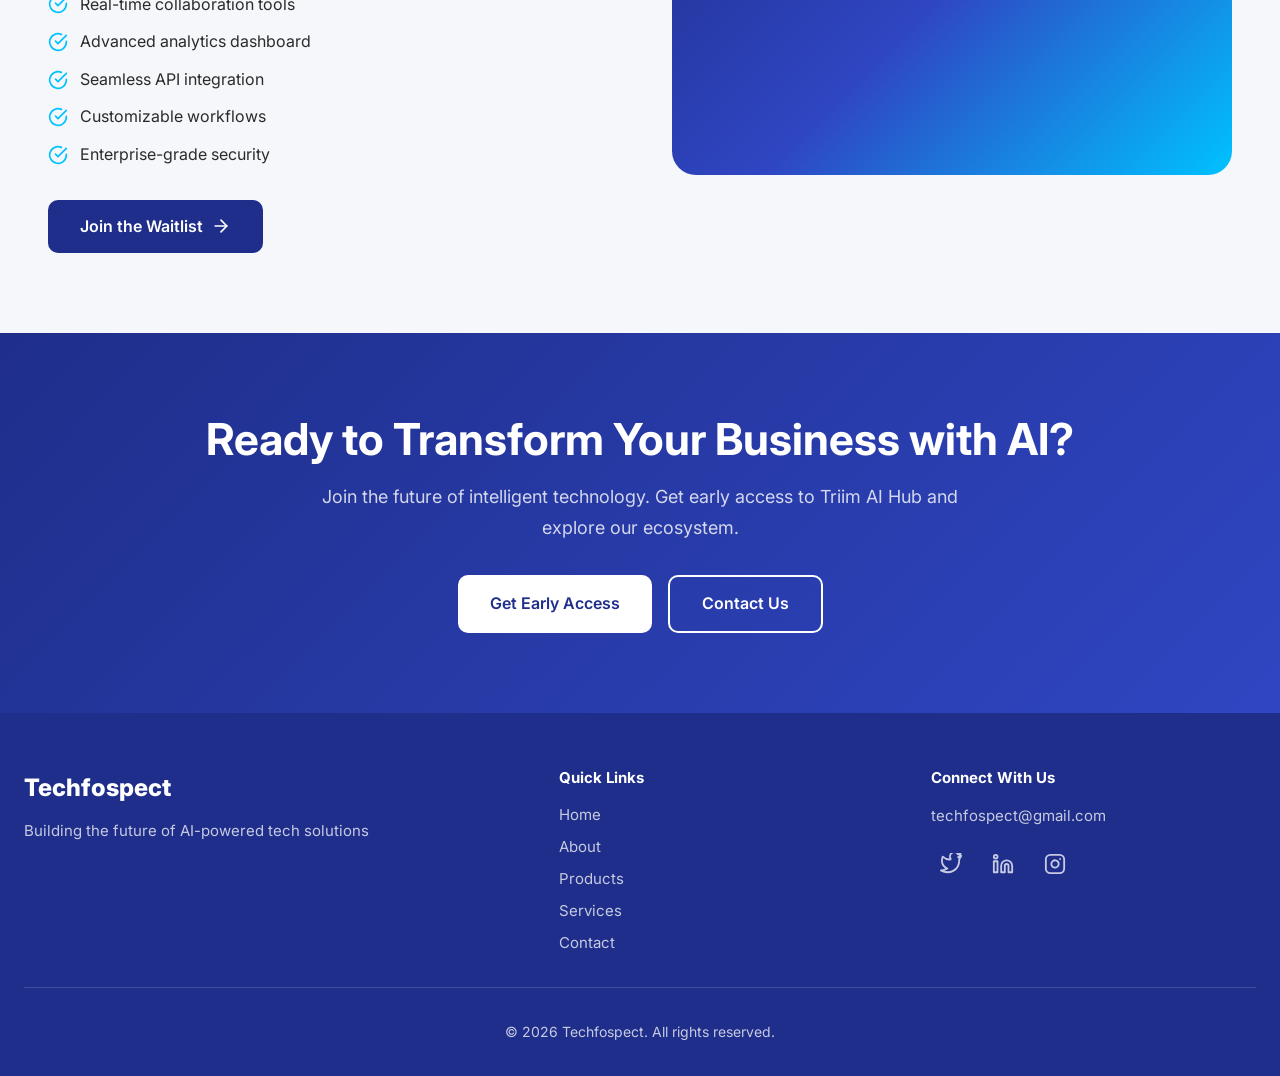
==== commit 36459426: "Prune wesbite of unwanted info" ====
--- a/index.html
+++ b/index.html
@@ -1,289 +1,513 @@
 <!DOCTYPE html>
 <html lang="en">
-<head>
-  <meta charset="UTF-8" />
-  <meta name="viewport" content="width=device-width, initial-scale=1.0" />
-  <title>Techfospect — Building the Future of AI Ecosystems</title>
-  <meta name="description" content="Techfospect creates intelligent, connected platforms that empower businesses to harness the full potential of artificial intelligence." />
-  <link rel="preconnect" href="https://fonts.googleapis.com" />
-  <link href="https://fonts.googleapis.com/css2?family=Inter:wght@400;500;600;700;800&display=swap" rel="stylesheet" />
-  <link rel="stylesheet" href="css/styles.css" />
-</head>
-<body>
-
-  <!-- ===== NAVBAR ===== -->
-  <nav class="navbar">
-    <div class="navbar__inner">
-      <a href="index.html" class="navbar__logo">Techfospect</a>
-
-      <div class="navbar__links">
-        <a href="index.html"    class="nav-link">Home</a>
-        <a href="about.html"    class="nav-link">About</a>
-        <a href="services.html" class="nav-link">Services</a>
-
-        <div class="nav-dropdown">
-          <button class="nav-dropdown__trigger">
-            Products
-            <svg class="chevron" xmlns="http://www.w3.org/2000/svg" viewBox="0 0 24 24" fill="none" stroke="currentColor" stroke-width="2" stroke-linecap="round" stroke-linejoin="round"><polyline points="6 9 12 15 18 9"/></svg>
-          </button>
-          <div class="nav-dropdown__menu">
-            <a href="products.html">All Products</a>
-            <a href="products/triim-ai-hub.html">Triim AI Hub</a>
-          </div>
-        </div>
-
-        <a href="contact.html" class="nav-link">Contact</a>
-        <a href="contact.html" class="btn btn-primary" style="padding:0.5rem 1.25rem;font-size:0.9375rem;">Get Started</a>
-      </div>
-
-      <button class="navbar__hamburger" aria-label="Toggle menu">
-        <span></span><span></span><span></span>
-      </button>
-    </div>
-
-    <div class="navbar__mobile">
-      <a href="index.html"    class="mobile-link">Home</a>
-      <a href="about.html"    class="mobile-link">About</a>
-      <a href="services.html" class="mobile-link">Services</a>
-
-      <button class="mobile-dropdown__toggle">
-        Products
-        <svg class="mobile-dropdown__chevron" style="width:16px;height:16px;transition:transform 0.2s" xmlns="http://www.w3.org/2000/svg" viewBox="0 0 24 24" fill="none" stroke="currentColor" stroke-width="2" stroke-linecap="round" stroke-linejoin="round"><polyline points="6 9 12 15 18 9"/></svg>
-      </button>
-      <div class="mobile-dropdown__menu">
-        <a href="products.html">All Products</a>
-        <a href="products/triim-ai-hub.html">Triim AI Hub</a>
-      </div>
-
-      <a href="contact.html"  class="mobile-link">Contact</a>
-      <a href="contact.html"  class="btn btn-primary mobile-cta">Get Started</a>
-    </div>
-  </nav>
-
-  <!-- ===== HERO ===== -->
-  <section class="hero">
-    <div class="hero__grid container">
-      <div class="hero__content">
-        <h1>Building the Future of AI Ecosystems</h1>
-        <p class="hero__sub">Techfospect creates intelligent, connected platforms that empower businesses to harness the full potential of artificial intelligence.</p>
-        <div class="hero__cta">
-          <a href="products.html" class="btn btn-primary">
-            Explore Triim
-            <svg xmlns="http://www.w3.org/2000/svg" width="20" height="20" viewBox="0 0 24 24" fill="none" stroke="currentColor" stroke-width="2" stroke-linecap="round" stroke-linejoin="round"><line x1="5" y1="12" x2="19" y2="12"/><polyline points="12 5 19 12 12 19"/></svg>
-          </a>
-          <a href="about.html" class="btn btn-outline">Learn More</a>
-        </div>
-      </div>
-
-      <div class="hero__image">
-        <!-- Replace src with ./images/hero-ai.jpg after running download-images.sh -->
-        <img
-          src="https://images.unsplash.com/photo-1764336312138-14a5368a6cd3?w=1080&q=80"
-          alt="AI Technology abstract blue visualization"
-          loading="eager"
-          onerror="this.parentElement.innerHTML='<div class=\'img-placeholder\'>AI Technology Illustration</div>'"
-        />
-        <div class="hero__badge-float">Powered by AI</div>
-      </div>
-    </div>
-  </section>
-
-  <!-- ===== ECOSYSTEM ===== -->
-  <section class="section">
-    <div class="container">
-      <div class="section-header text-center">
-        <h2>The Techfospect Ecosystem</h2>
-        <p>A comprehensive platform designed to revolutionize how businesses interact with AI technology</p>
-      </div>
-
-      <div class="card-grid-4">
-        <div class="card">
-          <div class="icon-box">
-            <svg xmlns="http://www.w3.org/2000/svg" viewBox="0 0 24 24" fill="none" stroke="currentColor" stroke-width="2" stroke-linecap="round" stroke-linejoin="round"><circle cx="12" cy="5" r="3"/><circle cx="5" cy="19" r="3"/><circle cx="19" cy="19" r="3"/><line x1="12" y1="8" x2="5.5" y2="16"/><line x1="12" y1="8" x2="18.5" y2="16"/><line x1="7.5" y1="19" x2="16.5" y2="19"/></svg>
-          </div>
-          <h3>Connected Ecosystem</h3>
-          <p>An integrated platform where AI tools and services work seamlessly together.</p>
-        </div>
-
-        <div class="card">
-          <div class="icon-box">
-            <svg xmlns="http://www.w3.org/2000/svg" viewBox="0 0 24 24" fill="none" stroke="currentColor" stroke-width="2" stroke-linecap="round" stroke-linejoin="round"><polygon points="13 2 3 14 12 14 11 22 21 10 12 10 13 2"/></svg>
-          </div>
-          <h3>Cutting-Edge AI</h3>
-          <p>Powered by the latest advances in artificial intelligence and machine learning.</p>
-        </div>
-
-        <div class="card">
-          <div class="icon-box">
-            <svg xmlns="http://www.w3.org/2000/svg" viewBox="0 0 24 24" fill="none" stroke="currentColor" stroke-width="2" stroke-linecap="round" stroke-linejoin="round"><path d="M12 22s8-4 8-10V5l-8-3-8 3v7c0 6 8 10 8 10z"/></svg>
-          </div>
-          <h3>Secure &amp; Reliable</h3>
-          <p>Enterprise-grade security with reliable performance you can trust.</p>
-        </div>
-
-        <div class="card">
-          <div class="icon-box">
-            <svg xmlns="http://www.w3.org/2000/svg" viewBox="0 0 24 24" fill="none" stroke="currentColor" stroke-width="2" stroke-linecap="round" stroke-linejoin="round"><path d="M17 21v-2a4 4 0 0 0-4-4H5a4 4 0 0 0-4 4v2"/><circle cx="9" cy="7" r="4"/><path d="M23 21v-2a4 4 0 0 0-3-3.87"/><path d="M16 3.13a4 4 0 0 1 0 7.75"/></svg>
-          </div>
-          <h3>Built for Teams</h3>
-          <p>Collaborative tools designed for modern teams and workflows.</p>
-        </div>
-      </div>
-    </div>
-  </section>
-
-  <!-- ===== INTRODUCING TRIIM ===== -->
-  <section class="section section--alt">
-    <div class="container">
-      <div class="card-grid-2" style="gap:4rem;">
+  <head>
+    <meta charset="UTF-8" />
+    <meta name="viewport" content="width=device-width, initial-scale=1.0" />
+    <title>Techfospect — Building the Future of AI Ecosystems</title>
+    <meta
+      name="description"
+      content="Techfospect creates intelligent, connected platforms that empower businesses to harness the full potential of artificial intelligence."
+    />
+    <link rel="preconnect" href="https://fonts.googleapis.com" />
+    <link
+      href="https://fonts.googleapis.com/css2?family=Inter:wght@400;500;600;700;800&display=swap"
+      rel="stylesheet"
+    />
+    <link rel="stylesheet" href="css/styles.css" />
+  </head>
+  <body>
+    <!-- ===== NAVBAR ===== -->
+    <nav class="navbar">
+      <div class="navbar__inner">
+        <a href="index.html" class="navbar__logo">Techfospect</a>
+
+        <div class="navbar__links">
+          <a href="index.html" class="nav-link">Home</a>
+          <a href="about.html" class="nav-link">About</a>
+          <a href="services.html" class="nav-link">Services</a>
+
+          <div class="nav-dropdown">
+            <button class="nav-dropdown__trigger">
+              Products
+              <svg
+                class="chevron"
+                xmlns="http://www.w3.org/2000/svg"
+                viewBox="0 0 24 24"
+                fill="none"
+                stroke="currentColor"
+                stroke-width="2"
+                stroke-linecap="round"
+                stroke-linejoin="round"
+              >
+                <polyline points="6 9 12 15 18 9" />
+              </svg>
+            </button>
+            <div class="nav-dropdown__menu">
+              <a href="products.html">All Products</a>
+              <a href="products/triim-ai-hub.html">Triim AI Hub</a>
+            </div>
+          </div>
+
+          <a href="contact.html" class="nav-link">Contact</a>
+          <a
+            href="contact.html"
+            class="btn btn-primary"
+            style="padding: 0.5rem 1.25rem; font-size: 0.9375rem"
+            >Get Started</a
+          >
+        </div>
+
+        <button class="navbar__hamburger" aria-label="Toggle menu">
+          <span></span><span></span><span></span>
+        </button>
+      </div>
+
+      <div class="navbar__mobile">
+        <a href="index.html" class="mobile-link">Home</a>
+        <a href="about.html" class="mobile-link">About</a>
+        <a href="services.html" class="mobile-link">Services</a>
+
+        <button class="mobile-dropdown__toggle">
+          Products
+          <svg
+            class="mobile-dropdown__chevron"
+            style="width: 16px; height: 16px; transition: transform 0.2s"
+            xmlns="http://www.w3.org/2000/svg"
+            viewBox="0 0 24 24"
+            fill="none"
+            stroke="currentColor"
+            stroke-width="2"
+            stroke-linecap="round"
+            stroke-linejoin="round"
+          >
+            <polyline points="6 9 12 15 18 9" />
+          </svg>
+        </button>
+        <div class="mobile-dropdown__menu">
+          <a href="products.html">All Products</a>
+          <a href="products/triim-ai-hub.html">Triim AI Hub</a>
+        </div>
+
+        <a href="contact.html" class="mobile-link">Contact</a>
+        <a href="contact.html" class="btn btn-primary mobile-cta"
+          >Get Started</a
+        >
+      </div>
+    </nav>
+
+    <!-- ===== HERO ===== -->
+    <section class="hero">
+      <div class="hero__grid container">
+        <div class="hero__content">
+          <h1>Building the Future of AI Ecosystems</h1>
+          <p class="hero__sub">
+            Techfospect creates intelligent, connected platforms that empower
+            businesses to harness the full potential of artificial intelligence.
+          </p>
+          <div class="hero__cta">
+            <a href="products.html" class="btn btn-primary">
+              Explore Triim
+              <svg
+                xmlns="http://www.w3.org/2000/svg"
+                width="20"
+                height="20"
+                viewBox="0 0 24 24"
+                fill="none"
+                stroke="currentColor"
+                stroke-width="2"
+                stroke-linecap="round"
+                stroke-linejoin="round"
+              >
+                <line x1="5" y1="12" x2="19" y2="12" />
+                <polyline points="12 5 19 12 12 19" />
+              </svg>
+            </a>
+            <a href="about.html" class="btn btn-outline">Learn More</a>
+          </div>
+        </div>
+
+        <div class="hero__image">
+          <!-- Replace src with ./images/hero-ai.jpg after running download-images.sh -->
+          <img
+            src="https://images.unsplash.com/photo-1764336312138-14a5368a6cd3?w=1080&q=80"
+            alt="AI Technology abstract blue visualization"
+            loading="eager"
+            onerror="this.parentElement.innerHTML='<div class=\'img-placeholder\'>AI Technology Illustration</div>'"
+          />
+        </div>
+      </div>
+    </section>
+
+    <!-- ===== ECOSYSTEM ===== -->
+    <section class="section">
+      <div class="container">
+        <div class="section-header text-center">
+          <h2>The Techfospect Ecosystem</h2>
+          <p>
+            A comprehensive platform designed to revolutionize how businesses
+            interact with AI technology
+          </p>
+        </div>
+
+        <div class="card-grid-4">
+          <div class="card">
+            <div class="icon-box">
+              <svg
+                xmlns="http://www.w3.org/2000/svg"
+                viewBox="0 0 24 24"
+                fill="none"
+                stroke="currentColor"
+                stroke-width="2"
+                stroke-linecap="round"
+                stroke-linejoin="round"
+              >
+                <circle cx="12" cy="5" r="3" />
+                <circle cx="5" cy="19" r="3" />
+                <circle cx="19" cy="19" r="3" />
+                <line x1="12" y1="8" x2="5.5" y2="16" />
+                <line x1="12" y1="8" x2="18.5" y2="16" />
+                <line x1="7.5" y1="19" x2="16.5" y2="19" />
+              </svg>
+            </div>
+            <h3>Connected Ecosystem</h3>
+            <p>
+              An integrated platform where AI tools and services work seamlessly
+              together.
+            </p>
+          </div>
+
+          <div class="card">
+            <div class="icon-box">
+              <svg
+                xmlns="http://www.w3.org/2000/svg"
+                viewBox="0 0 24 24"
+                fill="none"
+                stroke="currentColor"
+                stroke-width="2"
+                stroke-linecap="round"
+                stroke-linejoin="round"
+              >
+                <polygon points="13 2 3 14 12 14 11 22 21 10 12 10 13 2" />
+              </svg>
+            </div>
+            <h3>Cutting-Edge AI</h3>
+            <p>
+              Powered by the latest advances in artificial intelligence and
+              machine learning.
+            </p>
+          </div>
+
+          <div class="card">
+            <div class="icon-box">
+              <svg
+                xmlns="http://www.w3.org/2000/svg"
+                viewBox="0 0 24 24"
+                fill="none"
+                stroke="currentColor"
+                stroke-width="2"
+                stroke-linecap="round"
+                stroke-linejoin="round"
+              >
+                <path d="M12 22s8-4 8-10V5l-8-3-8 3v7c0 6 8 10 8 10z" />
+              </svg>
+            </div>
+            <h3>Secure &amp; Reliable</h3>
+            <p>
+              Enterprise-grade security with reliable performance you can trust.
+            </p>
+          </div>
+
+          <div class="card">
+            <div class="icon-box">
+              <svg
+                xmlns="http://www.w3.org/2000/svg"
+                viewBox="0 0 24 24"
+                fill="none"
+                stroke="currentColor"
+                stroke-width="2"
+                stroke-linecap="round"
+                stroke-linejoin="round"
+              >
+                <path d="M17 21v-2a4 4 0 0 0-4-4H5a4 4 0 0 0-4 4v2" />
+                <circle cx="9" cy="7" r="4" />
+                <path d="M23 21v-2a4 4 0 0 0-3-3.87" />
+                <path d="M16 3.13a4 4 0 0 1 0 7.75" />
+              </svg>
+            </div>
+            <h3>Built for Teams</h3>
+            <p>Collaborative tools designed for modern teams and workflows.</p>
+          </div>
+        </div>
+      </div>
+    </section>
+
+    <!-- ===== INTRODUCING TRIIM ===== -->
+    <section class="section section--alt">
+      <div class="container">
+        <div class="card-grid-2" style="gap: 4rem">
+          <div>
+            <span
+              class="badge badge--cyan"
+              style="margin-bottom: 1.5rem; display: inline-block"
+              >Coming Soon</span
+            >
+            <h2 style="margin-bottom: 1rem">Introducing Triim AI Hub</h2>
+            <p style="margin-bottom: 1.5rem; font-size: 1.0625rem">
+              Our flagship AI orchestration platform that brings multiple
+              intelligent agents together in one unified workspace. Triim
+              empowers teams to collaborate with AI like never before.
+            </p>
+
+            <ul class="feature-list" style="margin-bottom: 2rem">
+              <li>
+                <svg
+                  xmlns="http://www.w3.org/2000/svg"
+                  viewBox="0 0 24 24"
+                  fill="none"
+                  stroke="currentColor"
+                  stroke-width="2"
+                  stroke-linecap="round"
+                  stroke-linejoin="round"
+                >
+                  <path d="M22 11.08V12a10 10 0 1 1-5.93-9.14" />
+                  <polyline points="22 4 12 14.01 9 11.01" />
+                </svg>
+                Multi-agent AI orchestration
+              </li>
+              <li>
+                <svg
+                  xmlns="http://www.w3.org/2000/svg"
+                  viewBox="0 0 24 24"
+                  fill="none"
+                  stroke="currentColor"
+                  stroke-width="2"
+                  stroke-linecap="round"
+                  stroke-linejoin="round"
+                >
+                  <path d="M22 11.08V12a10 10 0 1 1-5.93-9.14" />
+                  <polyline points="22 4 12 14.01 9 11.01" />
+                </svg>
+                Real-time collaboration tools
+              </li>
+              <li>
+                <svg
+                  xmlns="http://www.w3.org/2000/svg"
+                  viewBox="0 0 24 24"
+                  fill="none"
+                  stroke="currentColor"
+                  stroke-width="2"
+                  stroke-linecap="round"
+                  stroke-linejoin="round"
+                >
+                  <path d="M22 11.08V12a10 10 0 1 1-5.93-9.14" />
+                  <polyline points="22 4 12 14.01 9 11.01" />
+                </svg>
+                Advanced analytics dashboard
+              </li>
+              <li>
+                <svg
+                  xmlns="http://www.w3.org/2000/svg"
+                  viewBox="0 0 24 24"
+                  fill="none"
+                  stroke="currentColor"
+                  stroke-width="2"
+                  stroke-linecap="round"
+                  stroke-linejoin="round"
+                >
+                  <path d="M22 11.08V12a10 10 0 1 1-5.93-9.14" />
+                  <polyline points="22 4 12 14.01 9 11.01" />
+                </svg>
+                Seamless API integration
+              </li>
+              <li>
+                <svg
+                  xmlns="http://www.w3.org/2000/svg"
+                  viewBox="0 0 24 24"
+                  fill="none"
+                  stroke="currentColor"
+                  stroke-width="2"
+                  stroke-linecap="round"
+                  stroke-linejoin="round"
+                >
+                  <path d="M22 11.08V12a10 10 0 1 1-5.93-9.14" />
+                  <polyline points="22 4 12 14.01 9 11.01" />
+                </svg>
+                Customizable workflows
+              </li>
+              <li>
+                <svg
+                  xmlns="http://www.w3.org/2000/svg"
+                  viewBox="0 0 24 24"
+                  fill="none"
+                  stroke="currentColor"
+                  stroke-width="2"
+                  stroke-linecap="round"
+                  stroke-linejoin="round"
+                >
+                  <path d="M22 11.08V12a10 10 0 1 1-5.93-9.14" />
+                  <polyline points="22 4 12 14.01 9 11.01" />
+                </svg>
+                Enterprise-grade security
+              </li>
+            </ul>
+
+            <a href="products/triim-ai-hub.html" class="btn btn-primary">
+              Join the Waitlist
+              <svg
+                xmlns="http://www.w3.org/2000/svg"
+                width="20"
+                height="20"
+                viewBox="0 0 24 24"
+                fill="none"
+                stroke="currentColor"
+                stroke-width="2"
+                stroke-linecap="round"
+                stroke-linejoin="round"
+              >
+                <line x1="5" y1="12" x2="19" y2="12" />
+                <polyline points="12 5 19 12 12 19" />
+              </svg>
+            </a>
+          </div>
+
+          <div style="position: relative">
+            <!-- Replace src with ./images/dashboard.jpg after running download-images.sh -->
+            <img
+              src="https://images.unsplash.com/photo-1659018966825-43297e655ccf?w=1080&q=80"
+              alt="Triim AI Hub Dashboard Interface"
+              style="
+                width: 100%;
+                border-radius: 16px;
+                box-shadow: 0 20px 50px rgba(0, 0, 0, 0.14);
+                border: 1px solid #e2e8f0;
+                object-fit: cover;
+                max-height: 420px;
+              "
+              onerror="this.parentElement.innerHTML='<div class=\'img-placeholder\'>Triim Dashboard Preview</div>'"
+            />
+          </div>
+        </div>
+      </div>
+    </section>
+
+    <!-- ===== CTA ===== -->
+    <section class="cta-section">
+      <div class="container">
+        <h2>Ready to Transform Your Business with AI?</h2>
+        <p>
+          Join the future of intelligent technology. Get early access to Triim
+          AI Hub and explore our ecosystem.
+        </p>
+        <div class="cta-btns">
+          <a href="products/triim-ai-hub.html" class="btn btn-white"
+            >Get Early Access</a
+          >
+          <a href="contact.html" class="btn btn-white-outline">Contact Us</a>
+        </div>
+      </div>
+    </section>
+
+    <!-- ===== FOOTER ===== -->
+    <footer class="footer">
+      <div class="footer__inner">
         <div>
-          <span class="badge badge--cyan" style="margin-bottom:1.5rem;display:inline-block;">Coming Soon</span>
-          <h2 style="margin-bottom:1rem;">Introducing Triim AI Hub</h2>
-          <p style="margin-bottom:1.5rem;font-size:1.0625rem;">Our flagship AI orchestration platform that brings multiple intelligent agents together in one unified workspace. Triim empowers teams to collaborate with AI like never before.</p>
-
-          <ul class="feature-list" style="margin-bottom:2rem;">
-            <li>
-              <svg xmlns="http://www.w3.org/2000/svg" viewBox="0 0 24 24" fill="none" stroke="currentColor" stroke-width="2" stroke-linecap="round" stroke-linejoin="round"><path d="M22 11.08V12a10 10 0 1 1-5.93-9.14"/><polyline points="22 4 12 14.01 9 11.01"/></svg>
-              Multi-agent AI orchestration
-            </li>
-            <li>
-              <svg xmlns="http://www.w3.org/2000/svg" viewBox="0 0 24 24" fill="none" stroke="currentColor" stroke-width="2" stroke-linecap="round" stroke-linejoin="round"><path d="M22 11.08V12a10 10 0 1 1-5.93-9.14"/><polyline points="22 4 12 14.01 9 11.01"/></svg>
-              Real-time collaboration tools
-            </li>
-            <li>
-              <svg xmlns="http://www.w3.org/2000/svg" viewBox="0 0 24 24" fill="none" stroke="currentColor" stroke-width="2" stroke-linecap="round" stroke-linejoin="round"><path d="M22 11.08V12a10 10 0 1 1-5.93-9.14"/><polyline points="22 4 12 14.01 9 11.01"/></svg>
-              Advanced analytics dashboard
-            </li>
-            <li>
-              <svg xmlns="http://www.w3.org/2000/svg" viewBox="0 0 24 24" fill="none" stroke="currentColor" stroke-width="2" stroke-linecap="round" stroke-linejoin="round"><path d="M22 11.08V12a10 10 0 1 1-5.93-9.14"/><polyline points="22 4 12 14.01 9 11.01"/></svg>
-              Seamless API integration
-            </li>
-            <li>
-              <svg xmlns="http://www.w3.org/2000/svg" viewBox="0 0 24 24" fill="none" stroke="currentColor" stroke-width="2" stroke-linecap="round" stroke-linejoin="round"><path d="M22 11.08V12a10 10 0 1 1-5.93-9.14"/><polyline points="22 4 12 14.01 9 11.01"/></svg>
-              Customizable workflows
-            </li>
-            <li>
-              <svg xmlns="http://www.w3.org/2000/svg" viewBox="0 0 24 24" fill="none" stroke="currentColor" stroke-width="2" stroke-linecap="round" stroke-linejoin="round"><path d="M22 11.08V12a10 10 0 1 1-5.93-9.14"/><polyline points="22 4 12 14.01 9 11.01"/></svg>
-              Enterprise-grade security
-            </li>
-          </ul>
-
-          <a href="products/triim-ai-hub.html" class="btn btn-primary">
-            Join the Waitlist
-            <svg xmlns="http://www.w3.org/2000/svg" width="20" height="20" viewBox="0 0 24 24" fill="none" stroke="currentColor" stroke-width="2" stroke-linecap="round" stroke-linejoin="round"><line x1="5" y1="12" x2="19" y2="12"/><polyline points="12 5 19 12 12 19"/></svg>
-          </a>
-        </div>
-
-        <div style="position:relative;">
-          <!-- Replace src with ./images/dashboard.jpg after running download-images.sh -->
-          <img
-            src="https://images.unsplash.com/photo-1659018966825-43297e655ccf?w=1080&q=80"
-            alt="Triim AI Hub Dashboard Interface"
-            style="width:100%;border-radius:16px;box-shadow:0 20px 50px rgba(0,0,0,0.14);border:1px solid #e2e8f0;object-fit:cover;max-height:420px;"
-            onerror="this.parentElement.innerHTML='<div class=\'img-placeholder\'>Triim Dashboard Preview</div>'"
-          />
-        </div>
-      </div>
-    </div>
-  </section>
-
-  <!-- ===== SERVICES PREVIEW ===== -->
-  <section class="section">
-    <div class="container">
-      <div class="section-header text-center">
-        <h2>Our Services</h2>
-        <p>Expert AI solutions and consulting to accelerate your digital transformation</p>
-      </div>
-
-      <div class="card-grid-3">
-        <div class="card">
-          <div class="icon-box icon-box--gradient">
-            <svg xmlns="http://www.w3.org/2000/svg" viewBox="0 0 24 24" fill="none" stroke="currentColor" stroke-width="2" stroke-linecap="round" stroke-linejoin="round"><polyline points="16 18 22 12 16 6"/><polyline points="8 6 2 12 8 18"/></svg>
-          </div>
-          <h3>AI Development</h3>
-          <p>Custom AI solutions tailored to your specific business needs.</p>
-        </div>
-
-        <div class="card">
-          <div class="icon-box icon-box--gradient">
-            <svg xmlns="http://www.w3.org/2000/svg" viewBox="0 0 24 24" fill="none" stroke="currentColor" stroke-width="2" stroke-linecap="round" stroke-linejoin="round"><line x1="18" y1="20" x2="18" y2="10"/><line x1="12" y1="20" x2="12" y2="4"/><line x1="6" y1="20" x2="6" y2="14"/></svg>
-          </div>
-          <h3>Data Analytics</h3>
-          <p>Transform your data into actionable insights with AI-powered analytics.</p>
-        </div>
-
-        <div class="card">
-          <div class="icon-box icon-box--gradient">
-            <svg xmlns="http://www.w3.org/2000/svg" viewBox="0 0 24 24" fill="none" stroke="currentColor" stroke-width="2" stroke-linecap="round" stroke-linejoin="round"><circle cx="12" cy="12" r="10"/><line x1="2" y1="12" x2="22" y2="12"/><path d="M12 2a15.3 15.3 0 0 1 4 10 15.3 15.3 0 0 1-4 10 15.3 15.3 0 0 1-4-10 15.3 15.3 0 0 1 4-10z"/></svg>
-          </div>
-          <h3>Consulting</h3>
-          <p>Expert guidance on AI strategy and implementation.</p>
-        </div>
-      </div>
-
-      <div class="text-center" style="margin-top:2.5rem;">
-        <a href="services.html" class="btn btn-ghost" style="display:inline-flex;align-items:center;gap:0.5rem;font-size:1rem;font-weight:600;color:var(--color-secondary);">
-          View All Services
-          <svg xmlns="http://www.w3.org/2000/svg" width="20" height="20" viewBox="0 0 24 24" fill="none" stroke="currentColor" stroke-width="2" stroke-linecap="round" stroke-linejoin="round"><line x1="5" y1="12" x2="19" y2="12"/><polyline points="12 5 19 12 12 19"/></svg>
-        </a>
-      </div>
-    </div>
-  </section>
-
-  <!-- ===== CTA ===== -->
-  <section class="cta-section">
-    <div class="container">
-      <h2>Ready to Transform Your Business with AI?</h2>
-      <p>Join the future of intelligent technology. Get early access to Triim AI Hub and explore our ecosystem.</p>
-      <div class="cta-btns">
-        <a href="products/triim-ai-hub.html" class="btn btn-white">Get Early Access</a>
-        <a href="contact.html" class="btn btn-white-outline">Contact Us</a>
-      </div>
-    </div>
-  </section>
-
-  <!-- ===== FOOTER ===== -->
-  <footer class="footer">
-    <div class="footer__inner">
-      <div>
-        <a href="index.html" class="footer__logo">Techfospect</a>
-        <p class="footer__tagline">Building the future of AI-powered tech solutions</p>
-      </div>
-
-      <div>
-        <h4 class="footer__heading">Quick Links</h4>
-        <nav class="footer-links">
-          <a href="index.html">Home</a>
-          <a href="about.html">About</a>
-          <a href="products.html">Products</a>
-          <a href="services.html">Services</a>
-          <a href="contact.html">Contact</a>
-        </nav>
-      </div>
-
-      <div>
-        <h4 class="footer__heading">Connect With Us</h4>
-        <p class="footer__email"><a href="mailto:contact@techfospect.com">contact@techfospect.com</a></p>
-        <div class="footer-social">
-          <a href="https://twitter.com" target="_blank" rel="noopener noreferrer" aria-label="Twitter">
-            <svg xmlns="http://www.w3.org/2000/svg" viewBox="0 0 24 24" fill="none" stroke="currentColor" stroke-width="2" stroke-linecap="round" stroke-linejoin="round"><path d="M23 3a10.9 10.9 0 0 1-3.14 1.53A4.48 4.48 0 0 0 22.4.36a9 9 0 0 1-2.85 1.09A4.52 4.52 0 0 0 11.5 6v1A10.66 10.66 0 0 1 3 4s-4 9 5 13a11.64 11.64 0 0 1-7 2c9 5 20 0 20-11.5a4.5 4.5 0 0 0-.08-.83A7.72 7.72 0 0 0 23 3z"/></svg>
-          </a>
-          <a href="https://linkedin.com" target="_blank" rel="noopener noreferrer" aria-label="LinkedIn">
-            <svg xmlns="http://www.w3.org/2000/svg" viewBox="0 0 24 24" fill="none" stroke="currentColor" stroke-width="2" stroke-linecap="round" stroke-linejoin="round"><path d="M16 8a6 6 0 0 1 6 6v7h-4v-7a2 2 0 0 0-2-2 2 2 0 0 0-2 2v7h-4v-7a6 6 0 0 1 6-6z"/><rect x="2" y="9" width="4" height="12"/><circle cx="4" cy="4" r="2"/></svg>
-          </a>
-          <a href="https://instagram.com" target="_blank" rel="noopener noreferrer" aria-label="Instagram">
-            <svg xmlns="http://www.w3.org/2000/svg" viewBox="0 0 24 24" fill="none" stroke="currentColor" stroke-width="2" stroke-linecap="round" stroke-linejoin="round"><rect x="2" y="2" width="20" height="20" rx="5" ry="5"/><path d="M16 11.37A4 4 0 1 1 12.63 8 4 4 0 0 1 16 11.37z"/><line x1="17.5" y1="6.5" x2="17.51" y2="6.5"/></svg>
-          </a>
-        </div>
-      </div>
-    </div>
-
-    <div class="footer__bottom">
-      <p>&copy; <span id="year"></span> Techfospect. All rights reserved.</p>
-    </div>
-  </footer>
-
-  <script>document.getElementById('year').textContent = new Date().getFullYear();</script>
-  <script src="js/main.js"></script>
-</body>
+          <a href="index.html" class="footer__logo">Techfospect</a>
+          <p class="footer__tagline">
+            Building the future of AI-powered tech solutions
+          </p>
+        </div>
+
+        <div>
+          <h4 class="footer__heading">Quick Links</h4>
+          <nav class="footer-links">
+            <a href="index.html">Home</a>
+            <a href="about.html">About</a>
+            <a href="products.html">Products</a>
+            <a href="services.html">Services</a>
+            <a href="contact.html">Contact</a>
+          </nav>
+        </div>
+
+        <div>
+          <h4 class="footer__heading">Connect With Us</h4>
+          <p class="footer__email">
+            <a href="mailto:techfospect@gmail.com">techfospect@gmail.com</a>
+          </p>
+          <div class="footer-social">
+            <a
+              href="https://x.com/techfospect"
+              target="_blank"
+              rel="noopener noreferrer"
+              aria-label="Twitter"
+            >
+              <svg
+                xmlns="http://www.w3.org/2000/svg"
+                viewBox="0 0 24 24"
+                fill="none"
+                stroke="currentColor"
+                stroke-width="2"
+                stroke-linecap="round"
+                stroke-linejoin="round"
+              >
+                <path
+                  d="M23 3a10.9 10.9 0 0 1-3.14 1.53A4.48 4.48 0 0 0 22.4.36a9 9 0 0 1-2.85 1.09A4.52 4.52 0 0 0 11.5 6v1A10.66 10.66 0 0 1 3 4s-4 9 5 13a11.64 11.64 0 0 1-7 2c9 5 20 0 20-11.5a4.5 4.5 0 0 0-.08-.83A7.72 7.72 0 0 0 23 3z"
+                />
+              </svg>
+            </a>
+            <a
+              href="https://www.linkedin.com/company/techfospect/"
+              target="_blank"
+              rel="noopener noreferrer"
+              aria-label="LinkedIn"
+            >
+              <svg
+                xmlns="http://www.w3.org/2000/svg"
+                viewBox="0 0 24 24"
+                fill="none"
+                stroke="currentColor"
+                stroke-width="2"
+                stroke-linecap="round"
+                stroke-linejoin="round"
+              >
+                <path
+                  d="M16 8a6 6 0 0 1 6 6v7h-4v-7a2 2 0 0 0-2-2 2 2 0 0 0-2 2v7h-4v-7a6 6 0 0 1 6-6z"
+                />
+                <rect x="2" y="9" width="4" height="12" />
+                <circle cx="4" cy="4" r="2" />
+              </svg>
+            </a>
+            <a
+              href="https://instagram.com"
+              target="_blank"
+              rel="noopener noreferrer"
+              aria-label="Instagram"
+            >
+              <svg
+                xmlns="http://www.w3.org/2000/svg"
+                viewBox="0 0 24 24"
+                fill="none"
+                stroke="currentColor"
+                stroke-width="2"
+                stroke-linecap="round"
+                stroke-linejoin="round"
+              >
+                <rect x="2" y="2" width="20" height="20" rx="5" ry="5" />
+                <path d="M16 11.37A4 4 0 1 1 12.63 8 4 4 0 0 1 16 11.37z" />
+                <line x1="17.5" y1="6.5" x2="17.51" y2="6.5" />
+              </svg>
+            </a>
+          </div>
+        </div>
+      </div>
+
+      <div class="footer__bottom">
+        <p>&copy; <span id="year"></span> Techfospect. All rights reserved.</p>
+      </div>
+    </footer>
+
+    <script>
+      document.getElementById("year").textContent = new Date().getFullYear();
+    </script>
+    <script src="js/main.js"></script>
+  </body>
 </html>
